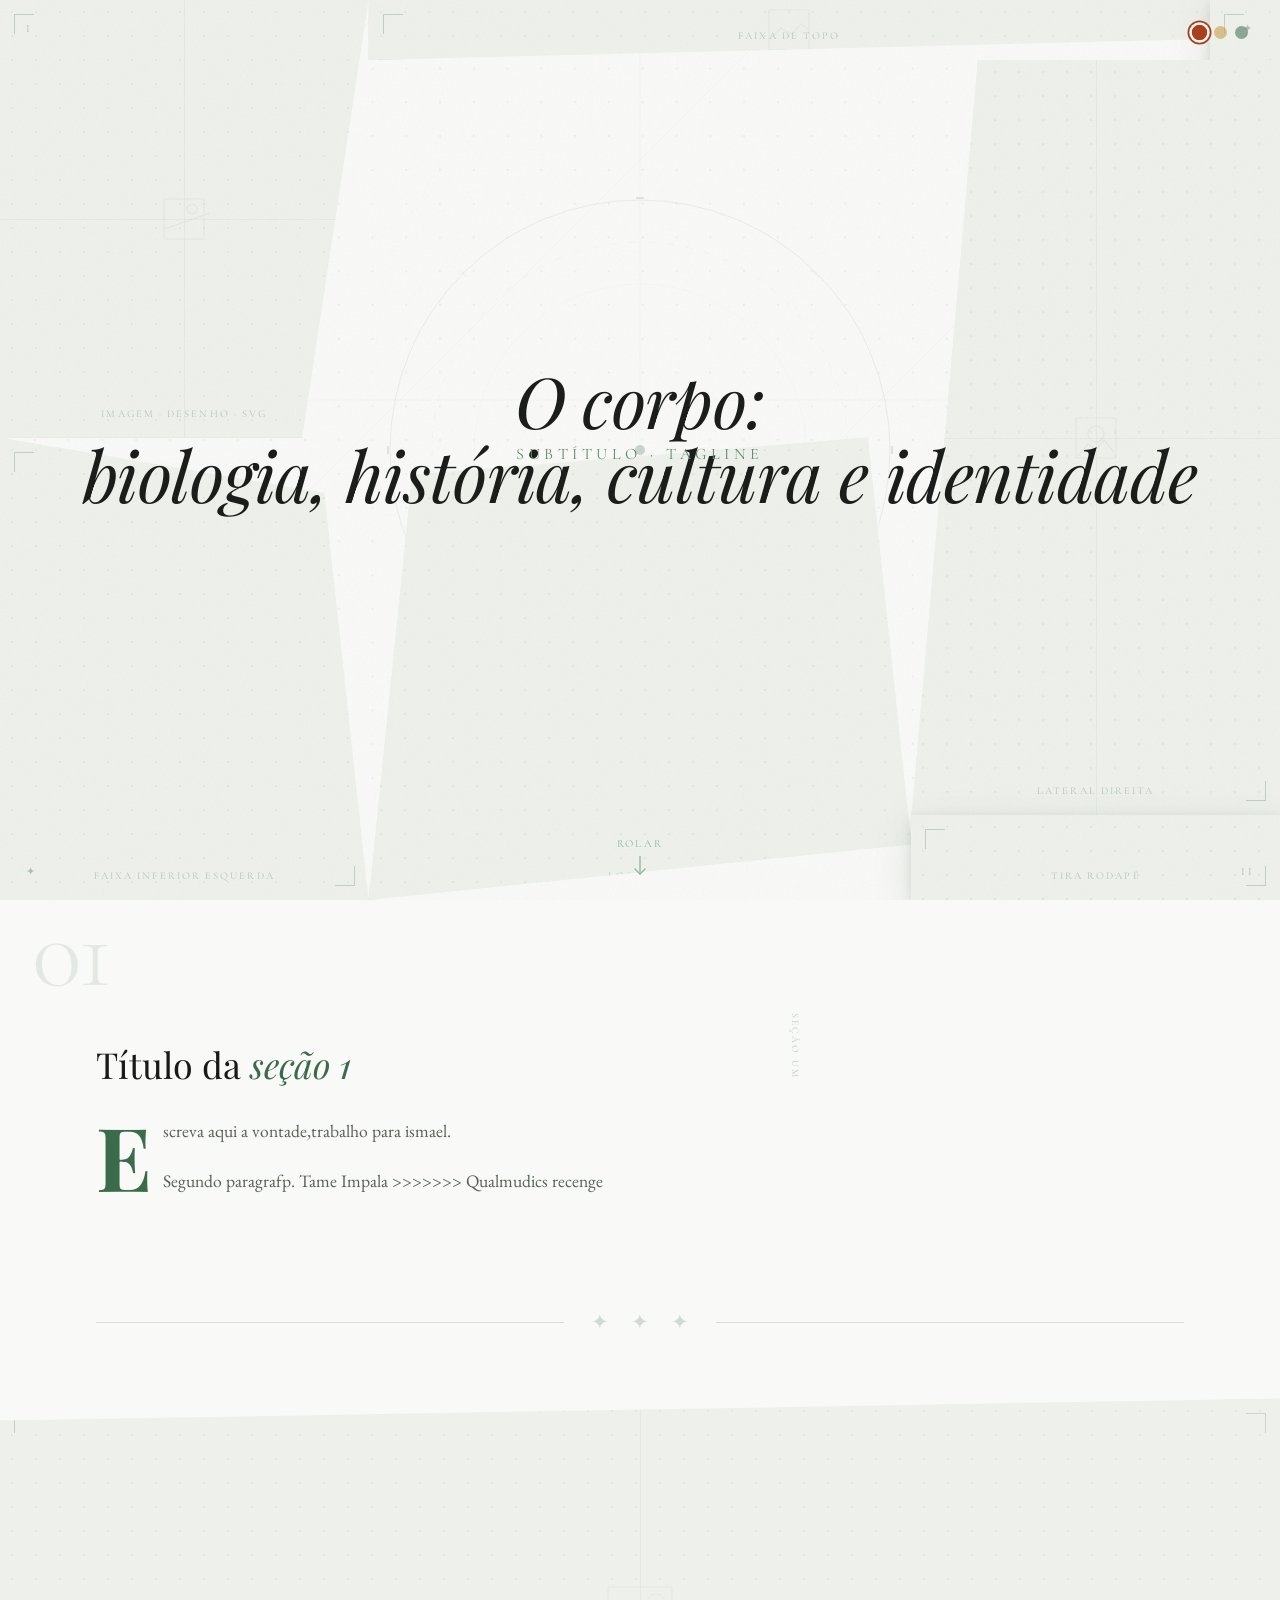
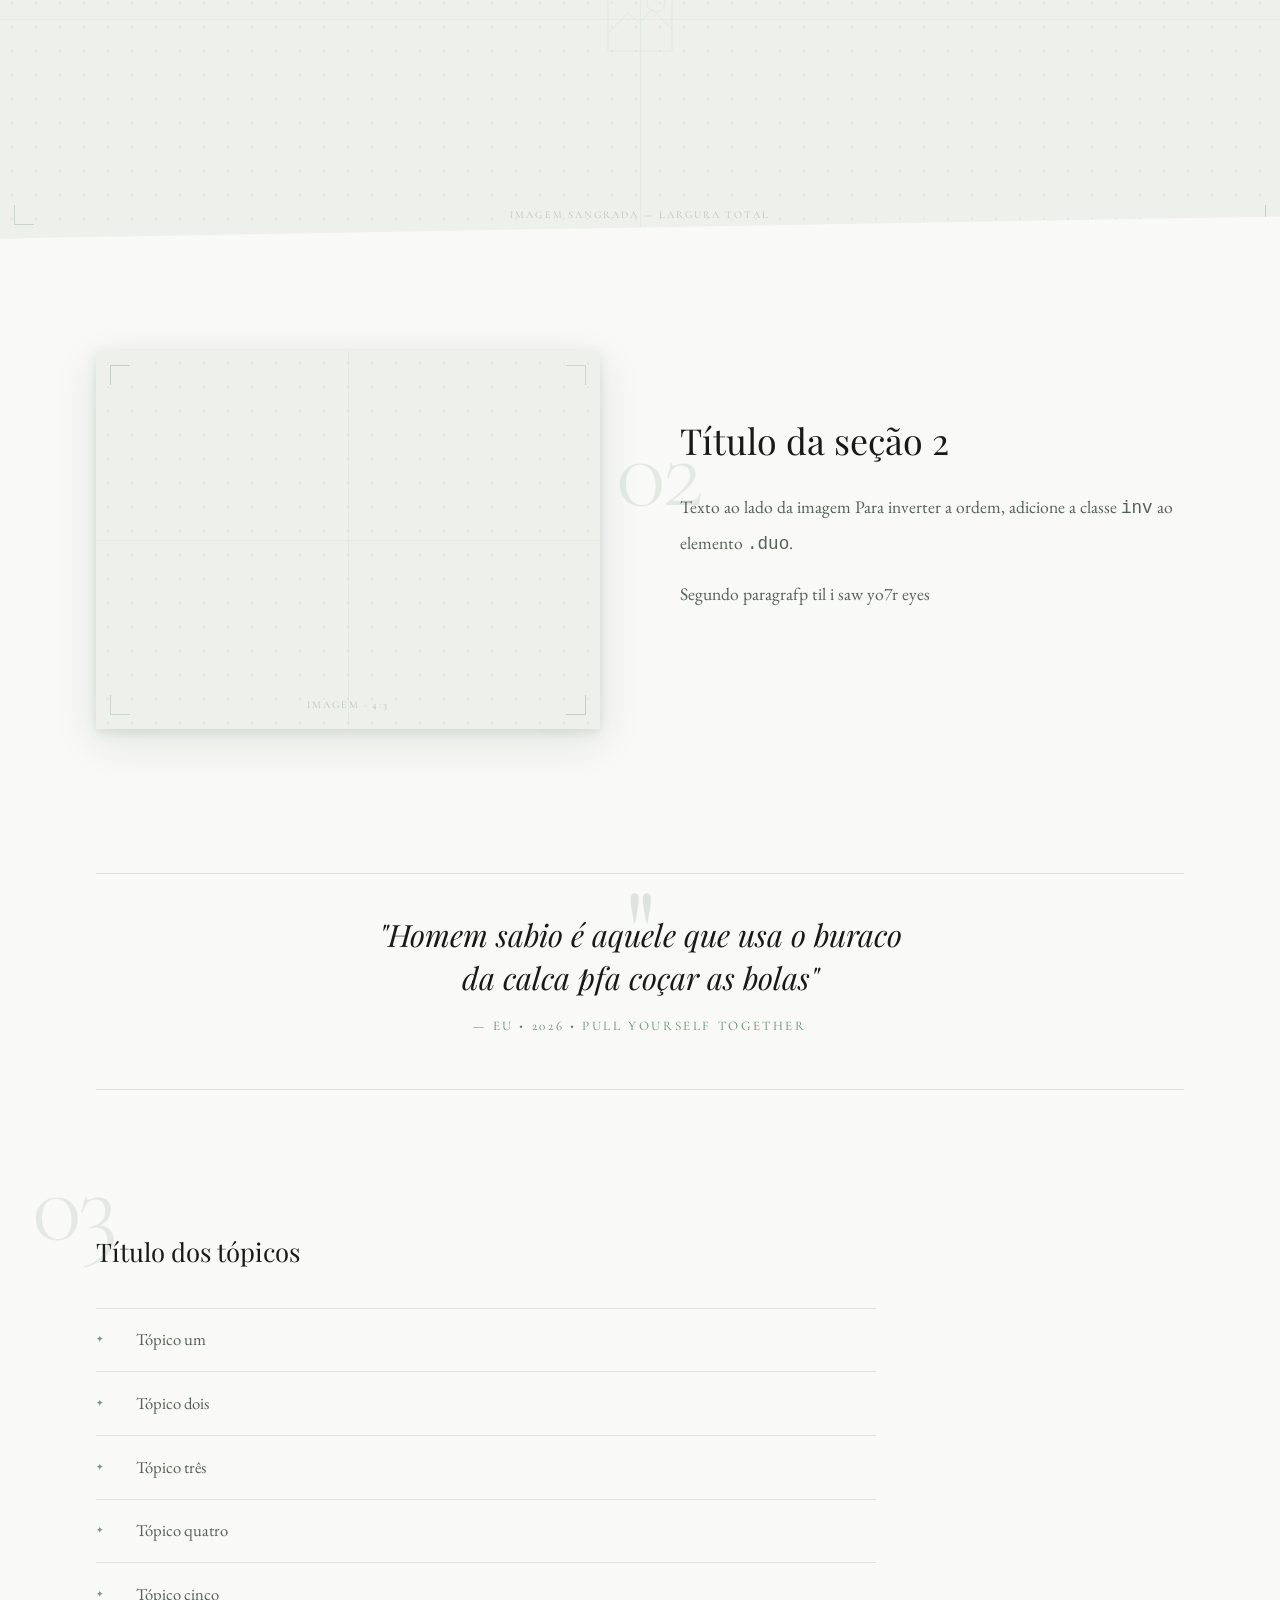
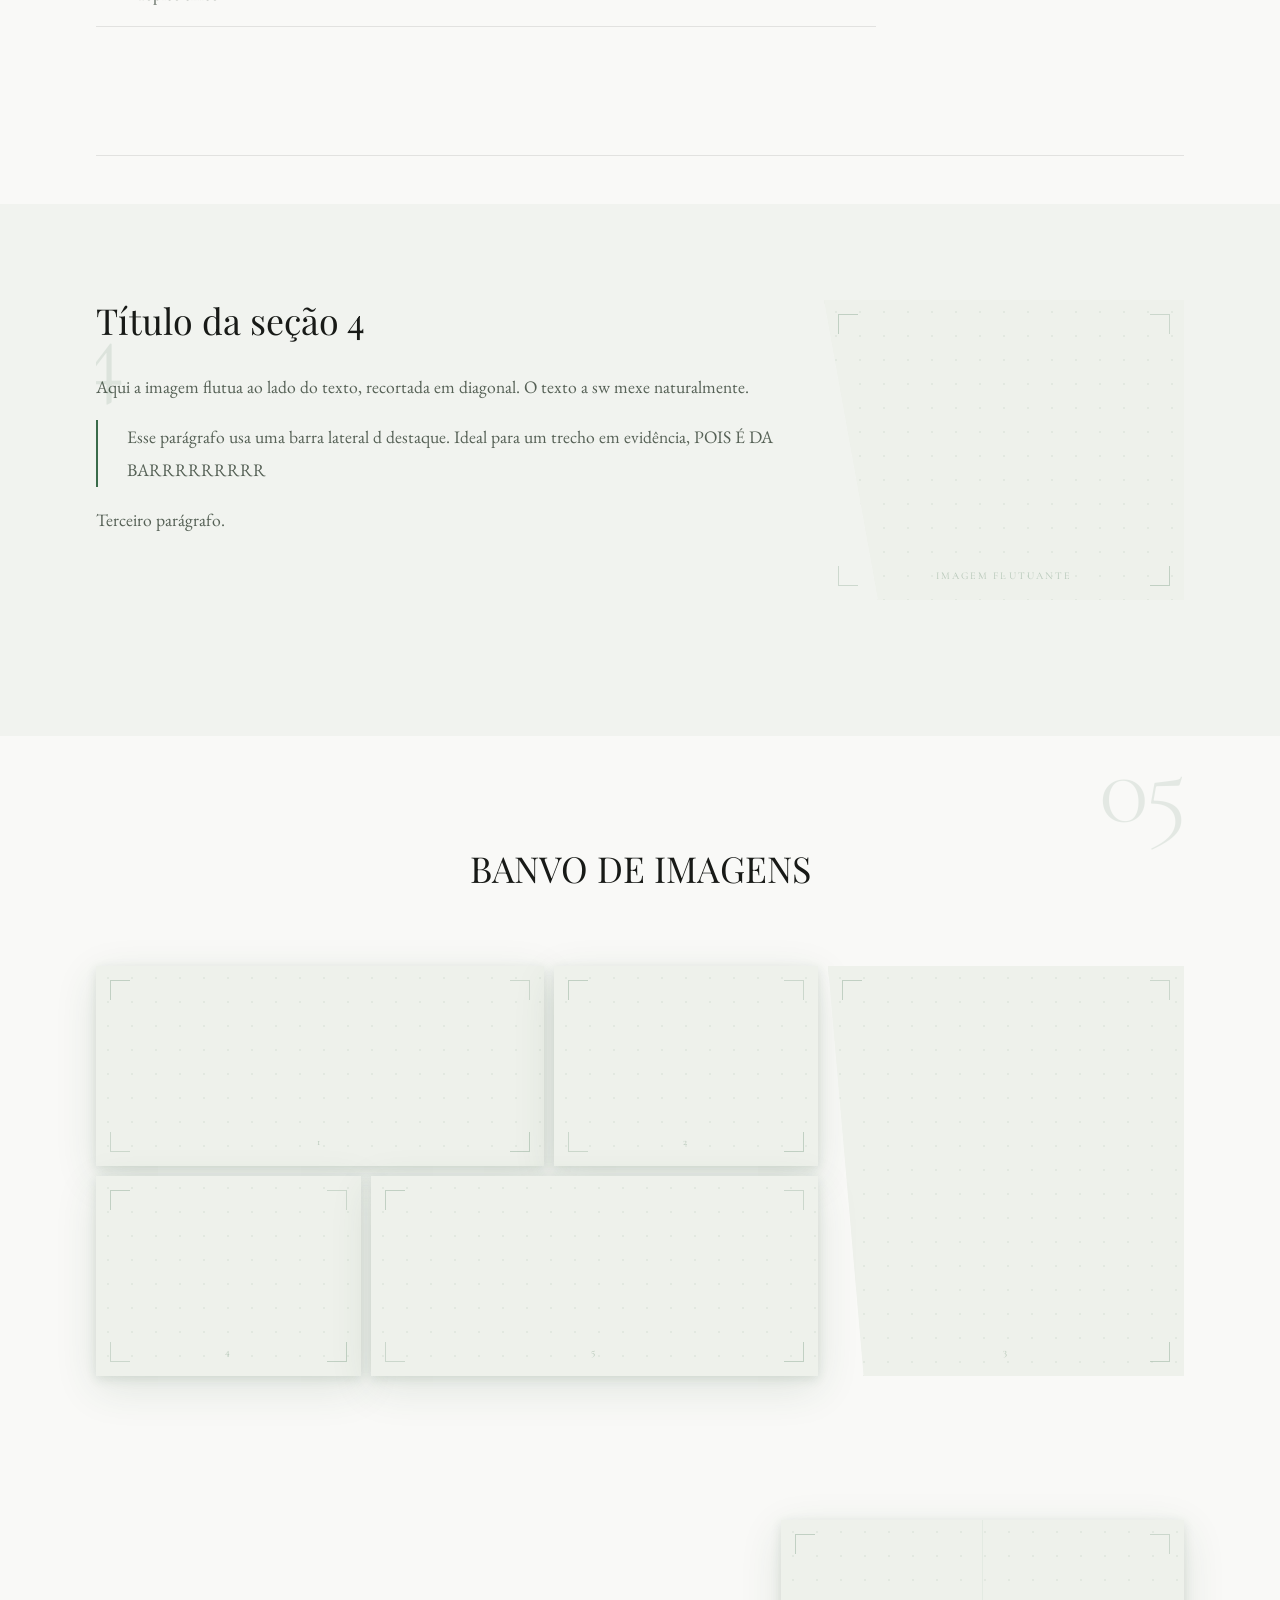
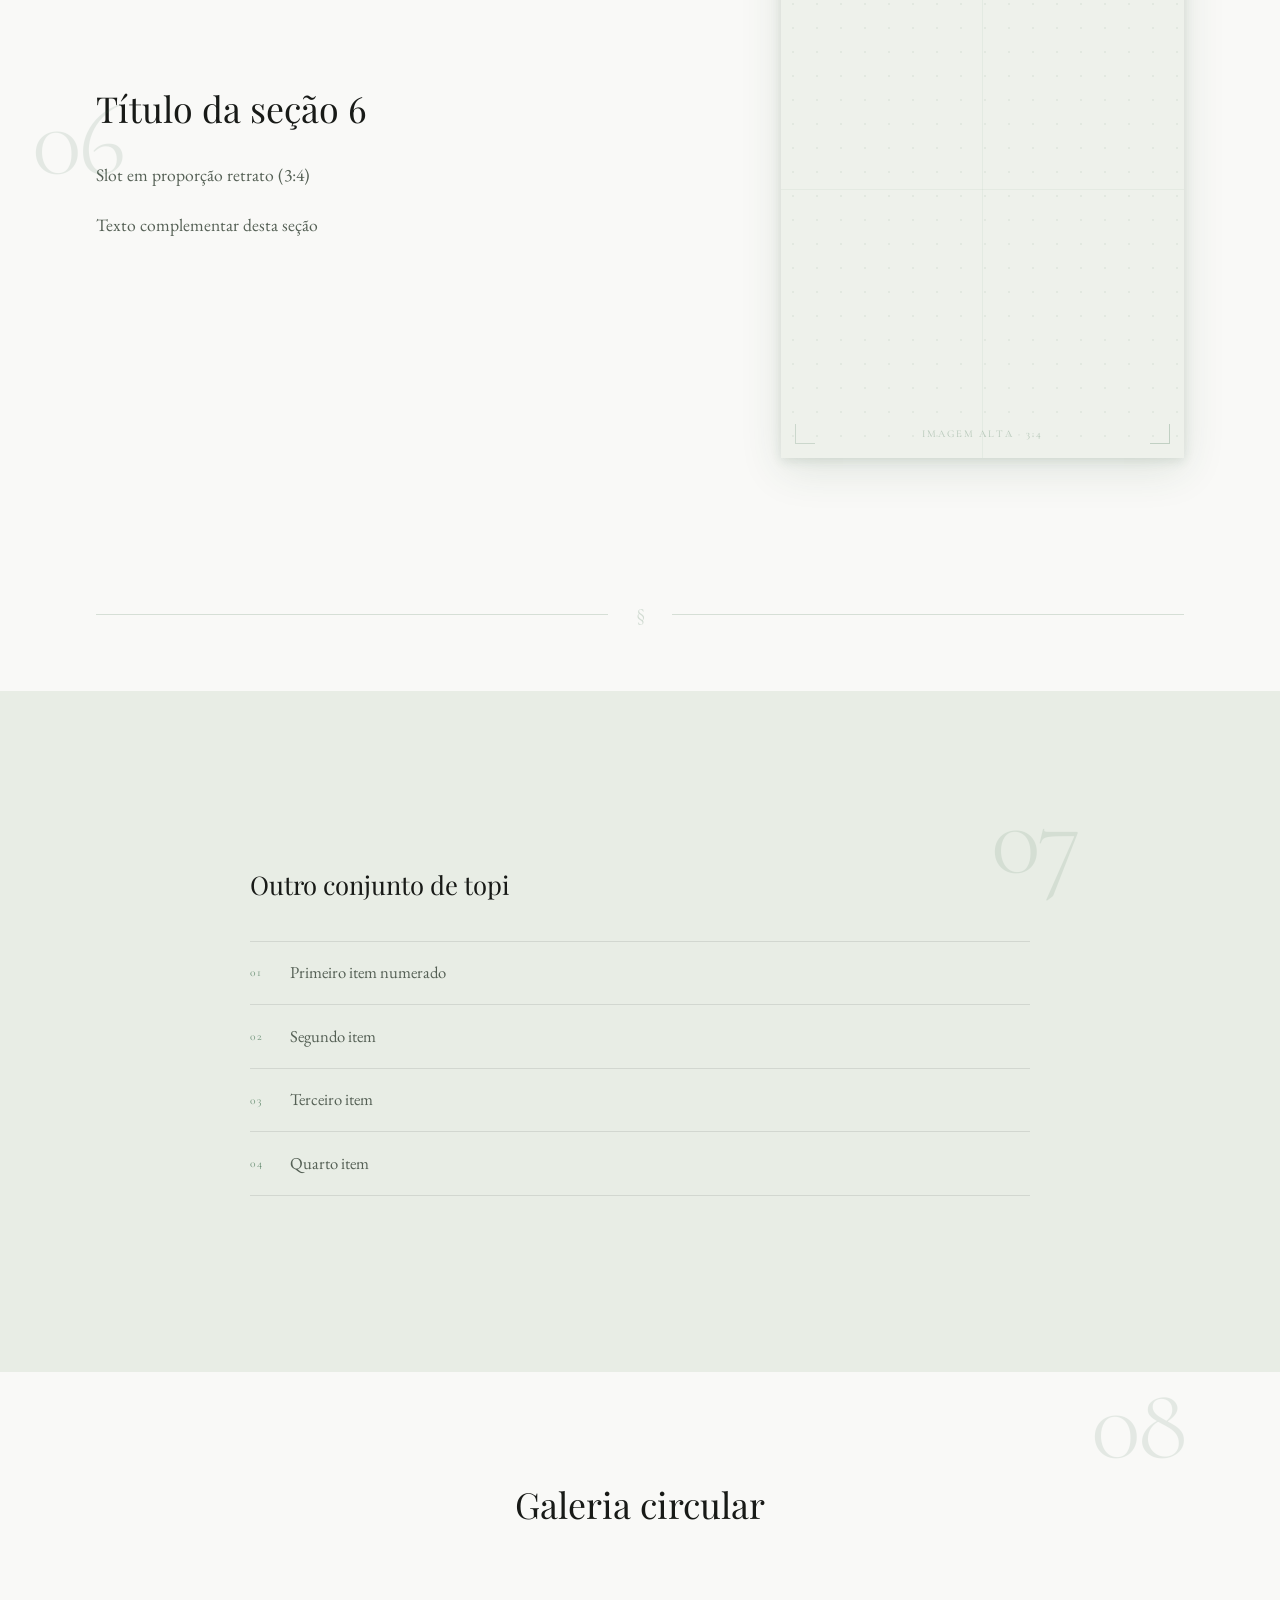
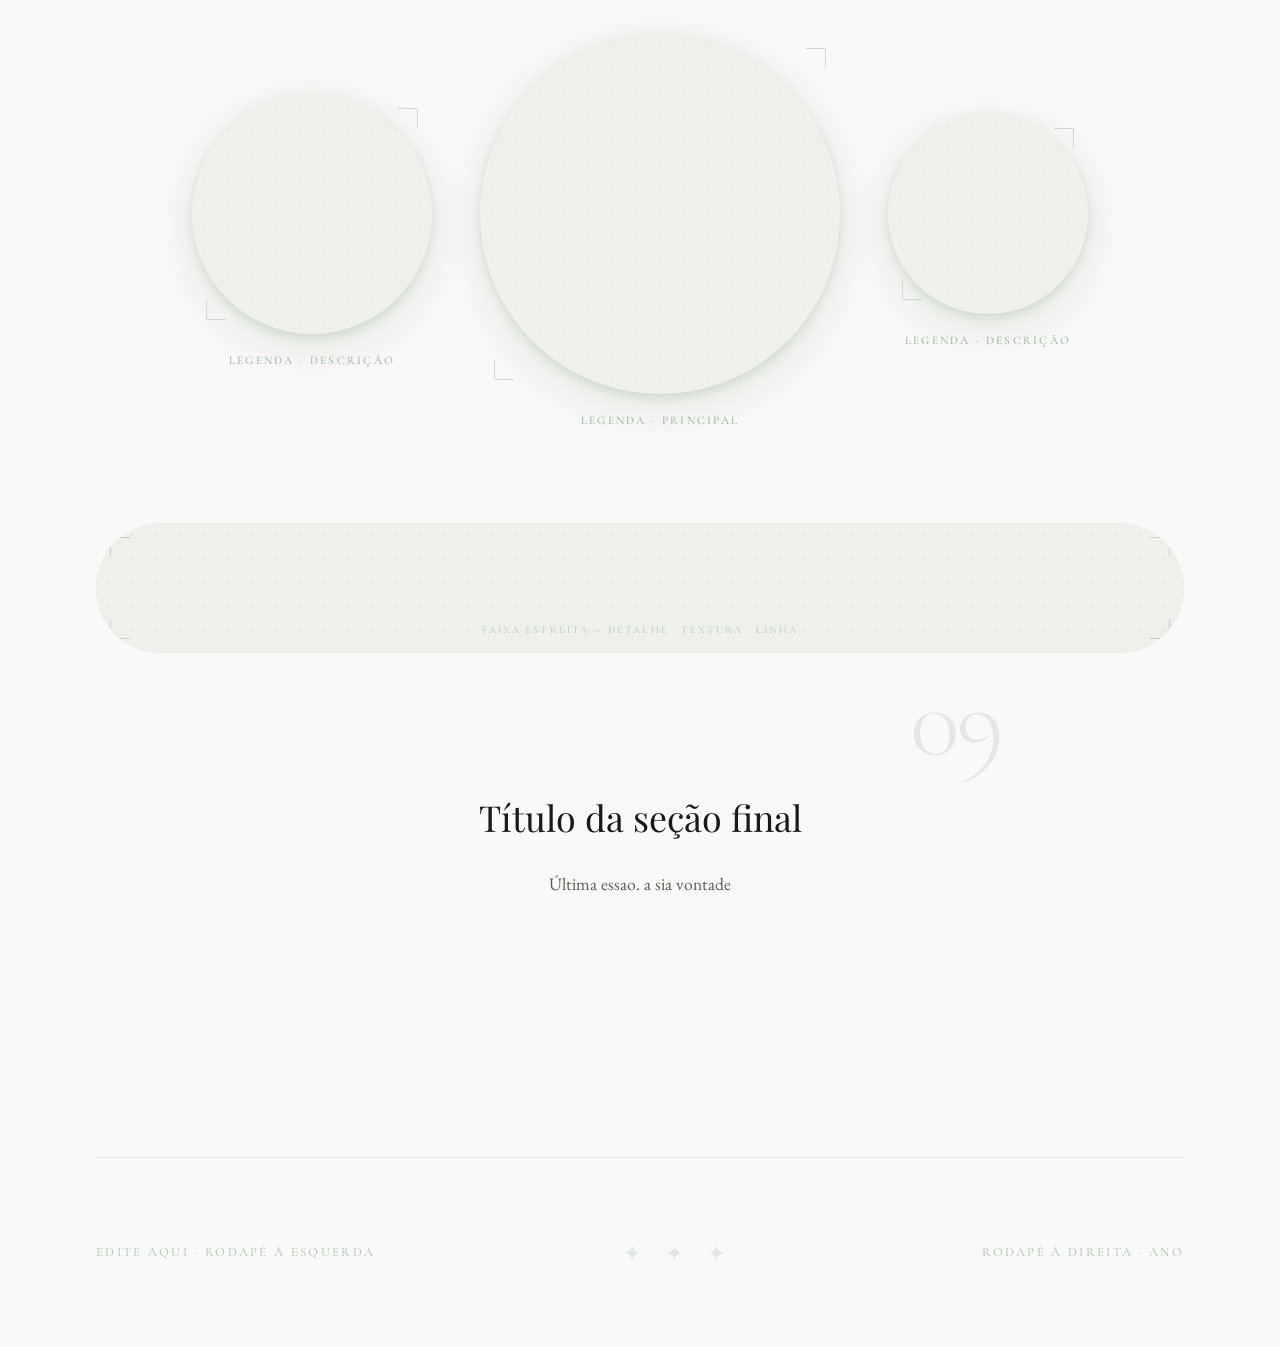
==== index.html @ 9bd1ec13 "update index.html" ====
<!DOCTYPE html>
<html lang="pt-BR" class="tema-c">
<head>
  <meta charset="UTF-8">
  <title>Corpo — Educação Física</title>
  <link href="https://fonts.googleapis.com/css2?family=Playfair+Display:ital,wght@0,400;0,700;0,900;1,400;1,700&family=EB+Garamond:ital,wght@0,400;0,500;1,400&family=Cormorant+Garamond:ital,wght@0,300;0,400;0,600;1,300;1,400&display=swap" rel="stylesheet">
  <style>

    /* ═══════════════════════════════════════════════════════════
       TEMAS 
         tema-a  →  Creme & Terracota   (padrão editorial)
         tema-b  →  Noite & Ouro        (dramático)
         tema-c  →  Branco & Folha      (fresco / contemporâneo)
    ═══════════════════════════════════════════════════════════ */

    html.tema-a {
      --bg:          #F6F0E4;
      --bg2:         #EDE6D3;
      --bg3:         #E3DAC5;
      --texto:       #1C1710;
      --texto-leve:  #5C4F3A;
      --acento:      #A83E1C;
      --acento2:     #8B6E4E;
      --slot-bg:     #EBE4D4;
      --slot-borda:  #C4AD8C;
      --slot-shadow: rgba(90,60,20,.18);
      --ornamento:   #C4AD8C;
      --linha:       rgba(28,23,16,.13);
    }

    html.tema-b {
      --bg:          #0E0C09;
      --bg2:         #161310;
      --bg3:         #1D1912;
      --texto:       #EDE6D3;
      --texto-leve:  #9C8E78;
      --acento:      #C9973A;
      --acento2:     #8B7355;
      --slot-bg:     #1A1712;
      --slot-borda:  #3D3220;
      --slot-shadow: rgba(200,150,50,.1);
      --ornamento:   #3D3220;
      --linha:       rgba(237,230,211,.1);
    }

    html.tema-c {
      --bg:          #F9F9F7;
      --bg2:         #F1F3EF;
      --bg3:         #E8EDE5;
      --texto:       #181A17;
      --texto-leve:  #556055;
      --acento:      #3A6B4A;
      --acento2:     #5C8A6A;
      --slot-bg:     #EEF1EB;
      --slot-borda:  #AABFAE;
      --slot-shadow: rgba(40,80,50,.12);
      --ornamento:   #AABFAE;
      --linha:       rgba(24,26,23,.1);
    }

    /* ─── RESET ─── */
    *, *::before, *::after { box-sizing: border-box; margin: 0; padding: 0; }

    html { font-size: 16px; scroll-behavior: smooth; }

    body {
      background: var(--bg);
      color: var(--texto);
      font-family: 'EB Garamond', Georgia, serif;
      min-width: 1100px;
      overflow-x: hidden;
      transition: background 0.5s ease, color 0.5s ease;
    }

    /* grão de papel (mds isso foi um LICO FAAAAAAZZZZZZEEEERRRRR) */
    body::after {
      content: '';
      position: fixed;
      inset: 0;
      pointer-events: none;
      z-index: 9999;
      opacity: .045;
      background-image: url("data:image/svg+xml,%3Csvg viewBox='0 0 512 512' xmlns='http://www.w3.org/2000/svg'%3E%3Cfilter id='n'%3E%3CfeTurbulence type='fractalNoise' baseFrequency='.75' numOctaves='4' stitchTiles='stitch'/%3E%3C/filter%3E%3Crect width='512' height='512' filter='url(%23n)'/%3E%3C/svg%3E");
    }

    /* seletor do tema */
    #temas {
      position: fixed;
      top: 1.6rem;
      right: 2rem;
      z-index: 1000;
      display: flex;
      gap: .5rem;
      align-items: center;
    }

    #temas button {
      width: 13px; height: 13px;
      border-radius: 50%;
      border: 1.5px solid transparent;
      cursor: pointer;
      transition: transform .2s, box-shadow .2s;
      opacity: .55;
    }

    #temas button:hover  { opacity: 1; transform: scale(1.3); }
    #temas button.ativo  { opacity: 1; transform: scale(1.2); box-shadow: 0 0 0 2px var(--bg), 0 0 0 3.5px currentColor; }
    #temas .ta { background: #A83E1C; color: #A83E1C; }
    #temas .tb { background: #C9973A; color: #C9973A; }
    #temas .tc { background: #3A6B4A; color: #3A6B4A; }

    /* ═══════════════════════════════════════════════════════════
       SLOTS
    ═══════════════════════════════════════════════════════════ */
    .slot {
      background: var(--slot-bg);
      position: relative;
      overflow: hidden;
      display: flex;
      align-items: center;
      justify-content: center;
      flex-direction: column;
      gap: .5rem;
      box-shadow: 0 3px 10px var(--slot-shadow), 0 12px 40px var(--slot-shadow);
      transition: transform .35s ease, box-shadow .35s ease;
    }

    .slot:hover {
      transform: translateY(-4px);
      box-shadow: 0 6px 20px var(--slot-shadow), 0 24px 60px var(--slot-shadow);
    }

    /* ornamentos de canto  dois via pseud dois via .slot-wrap */
    .slot::before { content:''; position:absolute; top:14px;    left:14px;    width:20px; height:20px; border:1.5px solid var(--slot-borda); border-right:none; border-bottom:none; opacity:.65; transition:opacity .3s; pointer-events:none; }
    .slot::after  { content:''; position:absolute; bottom:14px; right:14px;   width:20px; height:20px; border:1.5px solid var(--slot-borda); border-left:none;  border-top:none;    opacity:.65; transition:opacity .3s; pointer-events:none; }
    .slot:hover::before, .slot:hover::after { opacity:1; }

    .slot-wrap { position: relative; }
    .slot-wrap::before { content:''; position:absolute; top:14px;    right:14px;  width:20px; height:20px; border:1.5px solid var(--slot-borda); border-left:none;  border-bottom:none; opacity:.5; z-index:2; pointer-events:none; }
    .slot-wrap::after  { content:''; position:absolute; bottom:14px; left:14px;   width:20px; height:20px; border:1.5px solid var(--slot-borda); border-right:none; border-top:none;    opacity:.5; z-index:2; pointer-events:none; }

    /* padrão pontilhado interno */
    .sp {
      position: absolute; inset: 0;
      background-image: radial-gradient(circle, var(--slot-borda) 1px, transparent 1px);
      background-size: 24px 24px;
      opacity: .18;
      pointer-events: none;
    }

    /* cruzes de composição */
    .sc {
      position: absolute; inset: 0;
      pointer-events: none;
    }
    .sc::before { content:''; position:absolute; top:50%; left:0; right:0; height:1px; background:var(--slot-borda); opacity:.15; }
    .sc::after  { content:''; position:absolute; left:50%; top:0; bottom:0; width:1px;  background:var(--slot-borda); opacity:.15; }

    /* ícone de placeholder */
    .si {
      pointer-events: none;
      opacity: .16;
    }

    /* label */
    .sl {
      position: absolute;
      bottom: 1.1rem; left: 50%;
      transform: translateX(-50%);
      font-family: 'Cormorant Garamond', serif;
      font-size: .65rem;
      letter-spacing: .2em;
      text-transform: uppercase;
      color: var(--slot-borda);
      white-space: nowrap;
      pointer-events: none;
      opacity: .85;
    }

    /* variantes de forma */
    .slot.circular { border-radius: 50%; }
    .slot.pill     { border-radius: 999px; }

    /* ═══════════════════════════════════════════════════════════
       HERO
    ═══════════════════════════════════════════════════════════ */
    #hero {
      width: 100%; min-height: 100vh;
      position: relative;
      display: grid;
      grid-template-columns: 70px 1.1fr 2fr 1.1fr 70px;
      grid-template-rows:    60px 1fr auto 1fr 85px;
      overflow: hidden;
      background: var(--bg);
      transition: background .5s;
    }

    /* deco de fundo */
    #hdeco {
      position: absolute; inset: 0;
      pointer-events: none; z-index: 0;
    }

    /* anel ornamental */
    #hring {
      position: absolute; top: 50%; left: 50%;
      transform: translate(-50%,-50%);
      pointer-events: none; z-index: 1;
      transition: opacity .5s;
    }

    /* marcas de canto */
    .hanno {
      position: absolute;
      font-family: 'Cormorant Garamond', serif;
      font-size: .7rem;
      letter-spacing: .22em;
      text-transform: uppercase;
      color: var(--acento2);
      opacity: .45;
      pointer-events: none;
      z-index: 20;
    }
    .hanno.tl { top:1.4rem;    left:1.6rem;  }
    .hanno.tr { top:1.4rem;    right:1.6rem; }
    .hanno.bl { bottom:1.4rem; left:1.6rem;  }
    .hanno.br { bottom:1.4rem; right:1.6rem; }

    /* TÍTULO PRINCIPAL */
    #titulo-principal {
      grid-column: 3/4; grid-row: 3/4;
      z-index: 10;
      align-self: center; justify-self: center;
      text-align: center;
      padding: 2.5rem 3rem;

      /* NAO POSSO ESQUECER DISSO*/
      font-family: 'Playfair Display', serif;
      font-size: clamp(3rem, 5.5vw, 6.5rem);
      font-weight: 400;
      font-style: italic;
      line-height: 1.05;
      letter-spacing: -.01em;
      color: var(--texto);
      
      white-space: nowrap;
      position: absolute;
    }

    #subtitulo {
      grid-column: 3/4; grid-row: 4/5;
      z-index: 10;
      align-self: start; justify-self: center;
      margin-top: .4rem;
      font-family: 'Cormorant Garamond', serif;
      font-size: 1rem;
      letter-spacing: .28em;
      text-transform: uppercase;
      color: var(--acento2);
      text-align: center;
    }

    #scroll-hint {
      grid-column: 3/4; grid-row: 5/6;
      z-index: 10;
      align-self: center; justify-self: center;
      display: flex; flex-direction: column; align-items: center; gap: .35rem;
      font-family: 'Cormorant Garamond', serif;
      font-size: .68rem; letter-spacing: .2em; text-transform: uppercase;
      color: var(--acento2); opacity: .6;
      animation: bob 2.5s ease-in-out infinite;
    }
    @keyframes bob { 0%,100%{transform:translateY(0)} 50%{transform:translateY(6px)} }

    /* slots do hero */
    #hero .slot { z-index: 5; }
    .ha { grid-column:1/3; grid-row:1/4; clip-path:polygon(0 0,100% 0,82% 100%,0 100%); }
    .hb { grid-column:3/5; grid-row:1/2; clip-path:polygon(0 0,100% 0,100% 65%,0 100%); }
    .hc { grid-column:5/6; grid-row:1/3; }
    .hd { grid-column:4/6; grid-row:2/5; clip-path:polygon(18% 0,100% 0,100% 100%,0 100%); }
    .he { grid-column:1/3; grid-row:4/6; clip-path:polygon(0 0,88% 12%,100% 100%,0 100%); }
    .hf { grid-column:3/4; grid-row:4/6; clip-path:polygon(8% 8%,92% 0%,100% 88%,0 100%); }
    .hg { grid-column:4/6; grid-row:5/6; }

    /* ═══════════════════════════════════════════════════════════
       CONTEÚDO
    ═══════════════════════════════════════════════════════════ */
    #conteudo {
      max-width: 1280px;
      margin: 0 auto;
      padding: 0 6rem;
    }

    /* número de seção */
    .sn {
      position: absolute;
      left: -4rem; top: 0;
      font-family: 'Cormorant Garamond', serif;
      font-size: 6.5rem; font-weight: 300;
      line-height: 1;
      color: var(--acento);
      opacity: .11;
      pointer-events: none;
      user-select: none;
      letter-spacing: -.04em;
    }

    /* nota de margem */
    .nm {
      position: absolute;
      right: -4.5rem; top: 50%;
      transform: rotate(90deg) translateX(-50%);
      transform-origin: center;
      font-family: 'Cormorant Garamond', serif;
      font-size: .62rem; letter-spacing: .22em; text-transform: uppercase;
      color: var(--acento2); opacity: .38;
      white-space: nowrap; pointer-events: none;
    }

    /* ── Bloco de texto ── */
    .bt {
      position: relative;
      padding: 7rem 0 2rem;
      max-width: 660px;
    }
    .bt.dir    { margin-left: auto; text-align: right; }
    .bt.cen    { margin: 0 auto; text-align: center; max-width: 720px; }
    .bt.larg   { max-width: 880px; }

    .bt h2 {
      font-family: 'Playfair Display', serif;
      font-size: clamp(2rem, 2.8vw, 3.2rem);
      font-weight: 400; line-height: 1.15;
      margin-bottom: 1.8rem;
      color: var(--texto);
    }
    .bt h2 em { font-style: italic; color: var(--acento); }

    .bt p {
      font-family: 'EB Garamond', serif;
      font-size: clamp(1.1rem, 1.35vw, 1.25rem);
      line-height: 1.92;
      color: var(--texto-leve);
      margin-bottom: 1rem;
    }

    /* drop cap */
    .dc::first-letter {
      float: left;
      font-family: 'Playfair Display', serif;
      font-size: 5.5rem; font-weight: 700;
      line-height: .74;
      padding-right: .12em; padding-top: .1em;
      color: var(--acento);
    }

    /* barra lateral de acento */
    .bar {
      border-left: 2px solid var(--acento);
      padding-left: 1.8rem;
    }

    /* ── Pull quote ── */
    .pq {
      position: relative;
      padding: 3.5rem 5rem;
      margin: 4rem 0;
      text-align: center;
    }
    .pq::before { content:''; position:absolute; top:0; left:0; right:0; height:1px; background:var(--ornamento); opacity:.4; }
    .pq::after  { content:''; position:absolute; bottom:0; left:0; right:0; height:1px; background:var(--ornamento); opacity:.4; }

    .pq blockquote {
      font-family: 'Playfair Display', serif;
      font-size: clamp(1.5rem, 2.4vw, 2.4rem);
      font-style: italic; font-weight: 400;
      line-height: 1.4; color: var(--texto);
    }
    .pq cite {
      display: block; margin-top: 1.2rem;
      font-family: 'Cormorant Garamond', serif;
      font-size: .82rem; letter-spacing: .2em; text-transform: uppercase;
      color: var(--acento2); font-style: normal;
    }
    .pq-q {
      font-family: 'Playfair Display', serif;
      font-size: 7rem; line-height: 0;
      color: var(--acento); opacity: .14;
      display: block; margin-bottom: -1rem;
    }

    /* ── Divisores ornamentais ── */
    .od {
      display: flex; align-items: center; gap: 1.2rem;
      margin: 4rem 0;
      color: var(--ornamento);
    }
    .od::before, .od::after { content:''; flex:1; height:1px; background:var(--ornamento); opacity:.45; }
    .od .g { font-family:'Cormorant Garamond',serif; font-size:1.3rem; opacity:.5; letter-spacing:.4em; padding-left:.4em; }

    .lo { width:100%; height:1px; background:var(--linha); margin:3rem 0; }

    /* ── Bloco de tópicos ── */
    .btop {
      position: relative;
      padding: 5rem 0;
      max-width: 780px;
    }
    .btop.cen { margin: 0 auto; }
    .btop.dir { margin-left: auto; }

    .btop h3 {
      font-family: 'Playfair Display', serif;
      font-size: clamp(1.4rem, 2vw, 2rem);
      font-weight: 400; margin-bottom: 2.5rem;
      color: var(--texto);
    }

    .btop ul, .btop ol {
      list-style: none; padding: 0;
      display: flex; flex-direction: column; gap: 0;
      counter-reset: item;
    }

    .btop li {
      display: grid;
      grid-template-columns: 2.5rem 1fr;
      align-items: baseline;
      padding: 1.1rem 0;
      border-bottom: 1px solid var(--linha);
      font-family: 'EB Garamond', serif;
      font-size: clamp(1rem, 1.3vw, 1.2rem);
      line-height: 1.65; color: var(--texto-leve);
    }
    .btop li:first-child { border-top: 1px solid var(--linha); }

    .btop ol li::before {
      counter-increment: item;
      content: counter(item, decimal-leading-zero);
      font-family: 'Cormorant Garamond', serif;
      font-size: .72rem; letter-spacing: .1em;
      color: var(--acento); opacity: .7;
      align-self: center;
    }
    .btop ul li::before { content:'✦'; font-size:.58rem; color:var(--acento); opacity:.7; align-self:center; }

    /* ── Duo ── */
    .duo {
      display: grid;
      grid-template-columns: 1fr 1fr;
      gap: 5rem;
      align-items: center;
      padding: 5rem 0;
    }
    .duo.inv    { direction: rtl; }
    .duo.inv >* { direction: ltr; }
    .duo.larg   { grid-template-columns: 3fr 2fr; }
    .duo.alto   { grid-template-columns: 2fr 3fr; }

    .duo .slot-wrap { width: 100%; }
    .duo .slot        { width: 100%; aspect-ratio: 4/3; }
    .duo .slot.h      { aspect-ratio: 3/4; }
    .duo .slot.pano   { aspect-ratio: 16/9; }
    .duo .slot.sq     { aspect-ratio: 1/1; }

    /* ── Mosaico ── */
    .mosaico {
      display: grid;
      grid-template-columns: repeat(12, 1fr);
      grid-template-rows: 200px 200px;
      gap: 10px;
      padding: 3rem 0;
    }
    .m1 { grid-column:1/6;  grid-row:1/2; }
    .m2 { grid-column:6/9;  grid-row:1/2; }
    .m3 { grid-column:9/13; grid-row:1/3; clip-path:polygon(0 0,100% 0,100% 100%,10% 100%); }
    .m4 { grid-column:1/4;  grid-row:2/3; }
    .m5 { grid-column:4/9;  grid-row:2/3; }
    .mosaico .slot, .mosaico .slot-wrap { height: 100%; }

    /* ── Sangrado ── */
    .sang { width:calc(100% + 12rem); margin-left:-6rem; margin:2rem -6rem; }
    .sang .slot { width:100%; height:440px; }
    .sang.diag .slot { clip-path:polygon(0 5%,100% 0,100% 95%,0 100%); }

    /* ── Flutuante ── */
    .flutuante {
      float: right; width: 360px;
      margin: 0 0 2.5rem 3.5rem;
      shape-outside: polygon(0 0,100% 0,100% 100%,15% 100%);
    }
    .flutuante .slot { width:100%; height:300px; clip-path:polygon(0 0,100% 0,100% 100%,15% 100%); }
    .flutuante.esq { float:left; margin:0 3.5rem 2.5rem 0; shape-outside:polygon(0 0,100% 0,85% 100%,0 100%); }
    .flutuante.esq .slot { clip-path:polygon(0 0,100% 0,85% 100%,0 100%); }

    /* ── Trio circular ── */
    .trio {
      display: flex; align-items: center;
      justify-content: center; gap: 3rem;
      padding: 5rem 0;
    }
    .trio .item { display:flex; flex-direction:column; align-items:center; gap:1.2rem; }
    .trio .il {
      font-family:'Cormorant Garamond',serif; font-size:.72rem;
      letter-spacing:.2em; text-transform:uppercase;
      color:var(--acento2); text-align:center; opacity:.7;
    }

    /* ── Pill ── */
    .pill-wrap { padding:1rem 0; }
    .pill-wrap .slot.pill { width:100%; height:130px; }

    /* ── Fundo alternado ── */
    .bgalt  { background:var(--bg2); margin:0 -6rem; padding:6rem 6rem; transition:background .5s; }
    .bgalt2 { background:var(--bg3); margin:0 -6rem; padding:6rem 6rem; transition:background .5s; }

    /* ═══════════════════════════════════════════════════════════
       RODAPÉ
    ═══════════════════════════════════════════════════════════ */
    footer {
      position: relative;
      padding: 5rem 6rem;
      margin-top: 6rem;
      display: flex;
      align-items: center;
      justify-content: space-between;
    }
    footer::before {
      content:''; position:absolute; top:0; left:6rem; right:6rem;
      height:1px; background:var(--ornamento); opacity:.35;
    }
    footer p {
      font-family:'Cormorant Garamond',serif; font-size:.8rem;
      letter-spacing:.18em; text-transform:uppercase;
      color:var(--acento2); opacity:.5;
    }
    .fo { font-family:'Playfair Display',serif; font-size:1.4rem; color:var(--ornamento); opacity:.3; letter-spacing:.4em; }

  </style>
</head>
<body>

  <!-- seletor de tema -->
  <div id="temas" title="Trocar tema de cores">
    <button class="ta ativo" onclick="setTema('a')"></button>
    <button class="tb"       onclick="setTema('b')"></button>
    <button class="tc"       onclick="setTema('c')"></button>
  </div>


  <!-- ══════════════════════════════════════════
       HERO
  ══════════════════════════════════════════ -->
  <section id="hero">

    <!-- grade decorativa de fundo -->
    <svg id="hdeco" viewBox="0 0 1440 900" preserveAspectRatio="xMidYMid slice" xmlns="http://www.w3.org/2000/svg">
      <defs>
        <pattern id="dots" x="0" y="0" width="38" height="38" patternUnits="userSpaceOnUse">
          <circle cx="1" cy="1" r="1" fill="var(--ornamento)" opacity=".28"/>
        </pattern>
      </defs>
      <rect width="1440" height="900" fill="url(#dots)"/>
      <!-- diagonais sutis -->
      <line x1="440"  y1="0"   x2="0"    y2="440"  stroke="var(--ornamento)" stroke-width=".8" opacity=".18"/>
      <line x1="900"  y1="0"   x2="0"    y2="900"  stroke="var(--ornamento)" stroke-width=".6" opacity=".1"/>
      <line x1="1440" y1="180" x2="1060" y2="900"  stroke="var(--ornamento)" stroke-width=".8" opacity=".18"/>
      <line x1="1440" y1="0"   x2="540"  y2="900"  stroke="var(--ornamento)" stroke-width=".6" opacity=".1"/>
      <!-- cruzetas centrais -->
      <line x1="0" y1="450" x2="1440" y2="450" stroke="var(--ornamento)" stroke-width=".5" opacity=".12"/>
      <line x1="720" y1="0" x2="720"  y2="900" stroke="var(--ornamento)" stroke-width=".5" opacity=".12"/>
    </svg>

    <!-- anel ornamental -->
    <svg id="hring" width="540" height="540" viewBox="0 0 540 540" fill="none" xmlns="http://www.w3.org/2000/svg">
      <circle cx="270" cy="270" r="250" stroke="var(--acento)"    stroke-width=".9" opacity=".1"/>
      <circle cx="270" cy="270" r="208" stroke="var(--ornamento)" stroke-width=".6" opacity=".14" stroke-dasharray="7 12"/>
      <circle cx="270" cy="270" r="166" stroke="var(--ornamento)" stroke-width=".5" opacity=".09"/>
      <circle cx="270" cy="270" r="5"   fill="var(--acento)"      opacity=".25"/>
      <!-- marcas cardeais -->
      <line x1="266" y1="18"  x2="274" y2="18"  stroke="var(--acento)" stroke-width="1.2" opacity=".22"/>
      <line x1="266" y1="522" x2="274" y2="522" stroke="var(--acento)" stroke-width="1.2" opacity=".22"/>
      <line x1="18"  y1="266" x2="18"  y2="274" stroke="var(--acento)" stroke-width="1.2" opacity=".22"/>
      <line x1="522" y1="266" x2="522" y2="274" stroke="var(--acento)" stroke-width="1.2" opacity=".22"/>
      <!-- marcas diagonais -->
      <line x1="91"  y1="91"  x2="97"  y2="97"  stroke="var(--ornamento)" stroke-width="1" opacity=".18"/>
      <line x1="443" y1="91"  x2="449" y2="97"  stroke="var(--ornamento)" stroke-width="1" opacity=".18"/>
      <line x1="91"  y1="443" x2="97"  y2="449" stroke="var(--ornamento)" stroke-width="1" opacity=".18"/>
      <line x1="443" y1="443" x2="449" y2="449" stroke="var(--ornamento)" stroke-width="1" opacity=".18"/>
    </svg>

    <!-- rótulos de canto -->
    <span class="hanno tl">I</span>
    <span class="hanno tr">✦</span>
    <span class="hanno bl">✦</span>
    <span class="hanno br">II</span>

    <!-- ── SLOTS DO HERO ── -->

    <div class="slot ha">
      <div class="sp"></div><div class="sc"></div>
      <svg class="si" width="52" height="52" viewBox="0 0 52 52" fill="none" stroke="var(--slot-borda)" stroke-width="1.2" xmlns="http://www.w3.org/2000/svg">
        <rect x="6" y="6" width="40" height="40" rx="1"/><line x1="6" y1="36" x2="52" y2="20"/>
        <circle cx="34" cy="16" r="5"/>
      </svg>
      <span class="sl">imagem · desenho · SVG</span>
    </div>

    <div class="slot hb">
      <div class="sp"></div>
      <svg class="si" width="52" height="52" viewBox="0 0 52 52" fill="none" stroke="var(--slot-borda)" stroke-width="1.2" xmlns="http://www.w3.org/2000/svg">
        <rect x="6" y="6" width="40" height="40" rx="1"/>
        <path d="M6 36 L18 24 L28 30 L38 20 L46 26"/>
      </svg>
      <span class="sl">faixa de topo</span>
    </div>

    <div class="slot hc">
      <div class="sp"></div>
      <span class="sl">canto</span>
    </div>

    <!-- ── TÍTULO PRINCIPAL ── edite aqui ── -->
    <p id="titulo-principal">
      O corpo: <br>
      biologia, história, cultura e identidade
    </p>

    <!-- subtítulo / tagline — edite ou delete -->
    <p id="subtitulo">subtítulo · tagline</p>

    <div class="slot hd">
      <div class="sp"></div><div class="sc"></div>
      <svg class="si" width="52" height="52" viewBox="0 0 52 52" fill="none" stroke="var(--slot-borda)" stroke-width="1.2" xmlns="http://www.w3.org/2000/svg">
        <rect x="6" y="6" width="40" height="40" rx="1"/>
        <circle cx="26" cy="22" r="8"/>
        <path d="M8 44 L18 32 L26 38 L34 28 L44 40"/>
      </svg>
      <span class="sl">lateral direita</span>
    </div>

    <div class="slot he">
      <div class="sp"></div>
      <span class="sl">faixa inferior esquerda</span>
    </div>

    <div class="slot hf">
      <div class="sp"></div>
      <span class="sl">losango</span>
    </div>

    <div class="slot hg">
      <div class="sp"></div>
      <span class="sl">tira rodapé</span>
    </div>

    <!-- indicador de scroll -->
    <div id="scroll-hint">
      <span>rolar</span>
      <svg width="14" height="22" viewBox="0 0 14 22" fill="none" stroke="currentColor" stroke-width="1.3" stroke-linecap="round" xmlns="http://www.w3.org/2000/svg">
        <line x1="7" y1="0" x2="7" y2="18"/><polyline points="2,13 7,18 12,13"/>
      </svg>
    </div>

  </section>


  <!-- ══════════════════════════════════════════
       CONTEÚDO
       Reordene, duplique e delete seções livremente.
  ══════════════════════════════════════════ -->
  <main id="conteudo">


    <!-- TEXTO 1 -->
    <div class="bt" style="padding-top:9rem;">
      <span class="sn">01</span>
      <span class="nm">seção um</span>
      <h2>Título da <em>seção 1</em></h2>
      <p class="dc">Escreva aqui a vontade,trabalho para ismael.</p>
      <p>Segundo paragrafp. Tame Impala >>>>>>> Qualmudics recenge</p>
    </div>

    <!-- divisor -->
    <div class="od"><span class="g">✦ ✦ ✦</span></div>

    <!-- SANGRADO -->
    <div class="sang diag">
      <div class="slot-wrap">
        <div class="slot">
          <div class="sp"></div><div class="sc"></div>
          <svg class="si" width="72" height="72" viewBox="0 0 72 72" fill="none" stroke="var(--slot-borda)" stroke-width="1" xmlns="http://www.w3.org/2000/svg">
            <rect x="4" y="4" width="64" height="64" rx="1"/>
            <path d="M4 50 L24 30 L36 40 L48 26 L68 46"/>
            <circle cx="52" cy="20" r="9"/>
          </svg>
          <span class="sl">imagem sangrada — largura total</span>
        </div>
      </div>
    </div>


    <!-- DUO 1 — imagem + texto -->
    <div class="duo">
      <div class="slot-wrap">
        <div class="slot">
          <div class="sp"></div><div class="sc"></div>
          <span class="sl">imagem · 4:3</span>
        </div>
      </div>
      <div class="bt" style="padding-top:0;">
        <span class="sn">02</span>
        <h2>Título da seção 2</h2>
        <p>Texto ao lado da imagem Para inverter a ordem, adicione a classe <code>inv</code> ao elemento <code>.duo</code>.</p>
        <p>Segundo paragrafp til i saw yo7r eyes</p>
      </div>
    </div>


    <!-- PULL QUOTE -->
    <div class="pq">
      <span class="pq-q">"</span>
      <blockquote>
        "Homem sabio é aquele que usa o buraco <br> da calca pfa coçar as bolas"
      </blockquote>
      <cite>— Eu • 2026 • PULL YOURSELF TOGETHER</cite>
    </div>


    <!-- TÓPICOS 1 -->
    <div class="btop">
      <span class="sn">03</span>
      <h3>Título dos tópicos</h3>
      <ul>
        <li>Tópico um</li>
        <li>Tópico dois</li>
        <li>Tópico três</li>
        <li>Tópico quatro</li>
        <li>Tópico cinco </li>
      </ul>
    </div>

    <div class="lo"></div>


    <!-- FUNDO ALTERNADO + FLUTUANTE -->
    <div class="bgalt">
      <div style="overflow:hidden;">
        <div class="flutuante slot-wrap">
          <div class="slot">
            <div class="sp"></div>
            <span class="sl">imagem flutuante</span>
          </div>
        </div>
        <div class="bt" style="padding-top:0; max-width:100%;">
          <span class="sn">04</span>
          <h2>Título da seção 4</h2>
          <p>Aqui a imagem flutua ao lado do texto, recortada em diagonal. O texto a sw mexe naturalmente.</p>
          <p class="bar">Esse parágrafo usa uma barra lateral d destaque. Ideal para um trecho em evidência, POIS É DA BARRRRRRRRR</p>
          <p>Terceiro parágrafo. </p>
        </div>
      </div>
    </div>


    <!-- TÍTULO MOSAICO -->
    <div class="bt cen" style="padding-top:7rem; padding-bottom:0; max-width:100%;">
      <span class="sn" style="left:auto; right:0;">05</span>
      <h2>BANVO DE IMAGENS</h2>
    </div>

    <!-- MOSAICO -->
    <div class="mosaico">
      <div class="slot-wrap m1"><div class="slot" style="height:100%;"><div class="sp"></div><span class="sl">1</span></div></div>
      <div class="slot-wrap m2"><div class="slot" style="height:100%;"><div class="sp"></div><span class="sl">2</span></div></div>
      <div class="slot-wrap m3"><div class="slot" style="height:100%;"><div class="sp"></div><span class="sl">3</span></div></div>
      <div class="slot-wrap m4"><div class="slot" style="height:100%;"><div class="sp"></div><span class="sl">4</span></div></div>
      <div class="slot-wrap m5"><div class="slot" style="height:100%;"><div class="sp"></div><span class="sl">5</span></div></div>
    </div>


    <!-- DUO 2 invertido — imagem alta -->
    <div class="duo inv alto" style="padding-top:6rem;">
      <div class="slot-wrap">
        <div class="slot h">
          <div class="sp"></div><div class="sc"></div>
          <span class="sl">imagem alta · 3:4</span>
        </div>
      </div>
      <div class="bt" style="padding-top:0;">
        <span class="sn">06</span>
        <h2>Título da seção 6</h2>
        <p>Slot em proporção retrato (3:4)</p>
        <p>Texto complementar desta seção</p>
      </div>
    </div>

    <div class="od"><span class="g">§</span></div>


    <!-- FUNDO ALTERNADO 2 + TÓPICOS NUMERADOS -->
    <div class="bgalt2">
      <div class="btop cen">
        <span class="sn" style="left:auto; right:-3rem;">07</span>
        <h3>Outro conjunto de topi</h3>
        <ol>
          <li>Primeiro item numerado</li>
          <li>Segundo item</li>
          <li>Terceiro item</li>
          <li>Quarto item </li>
        </ol>
      </div>
    </div>


    <!-- TRIO CIRCULAR -->
    <div class="bt cen" style="padding-bottom:0; max-width:100%;">
      <span class="sn" style="left:auto; right:0;">08</span>
      <h2>Galeria circular</h2>
    </div>

    <div class="trio">
      <div class="item">
        <div class="slot-wrap" style="position:relative;">
          <div class="slot circular" style="width:240px; height:240px;">
            <div class="sp"></div>
          </div>
        </div>
        <span class="il">legenda · descrição</span>
      </div>
      <div class="item">
        <div class="slot-wrap" style="position:relative;">
          <div class="slot circular" style="width:360px; height:360px;">
            <div class="sp"></div>
          </div>
        </div>
        <span class="il">legenda · principal</span>
      </div>
      <div class="item">
        <div class="slot-wrap" style="position:relative;">
          <div class="slot circular" style="width:200px; height:200px;">
            <div class="sp"></div>
          </div>
        </div>
        <span class="il">legenda · descrição</span>
      </div>
    </div>


    <!-- PILL -->
    <div class="pill-wrap">
      <div class="slot-wrap" style="position:relative; border-radius:999px; overflow:hidden;">
        <div class="slot pill" style="width:100%; height:130px;">
          <div class="sp"></div>
          <span class="sl">faixa estreita — detalhe · textura · linha</span>
        </div>
      </div>
    </div>


    <!-- TEXTO FINAL -->
    <div class="bt cen" style="padding-top:8rem; padding-bottom:9rem;">
      <span class="sn" style="left:auto; right:0;">09</span>
      <h2>Título da seção final</h2>
      <p>Última essao. a sia vontade </p>
    </div>


  </main>


  <!-- RODAPÉ -->
  <footer>
    <p>Edite aqui · rodapé à esquerda</p>
    <span class="fo">✦ ✦ ✦</span>
    <p>rodapé à direita · ano</p>
  </footer>


  <script>
    /* ── Troca de tema ── */
    function setTema(t) {
      document.documentElement.className = 'tema-' + t;
      document.querySelectorAll('#temas button').forEach(b => b.classList.remove('ativo'));
      document.querySelector('#temas .t' + t).classList.add('ativo');
    }

    /* ── Reveal ao rolar ── */
    const els = document.querySelectorAll(
      '.bt, .btop, .duo, .mosaico, .trio, .pq, .pill-wrap, .sang, .bgalt, .bgalt2, .od'
    );

    const io = new IntersectionObserver(entries => {
      entries.forEach(e => {
        if (e.isIntersecting) {
          e.target.style.opacity   = '1';
          e.target.style.transform = 'translateY(0)';
        }
      });
    }, { threshold: 0.08 });

    els.forEach(el => {
      el.style.opacity    = '0';
      el.style.transform  = 'translateY(26px)';
      el.style.transition = 'opacity .72s ease, transform .72s ease';
      io.observe(el);
    });
  </script>

</body>
</html>
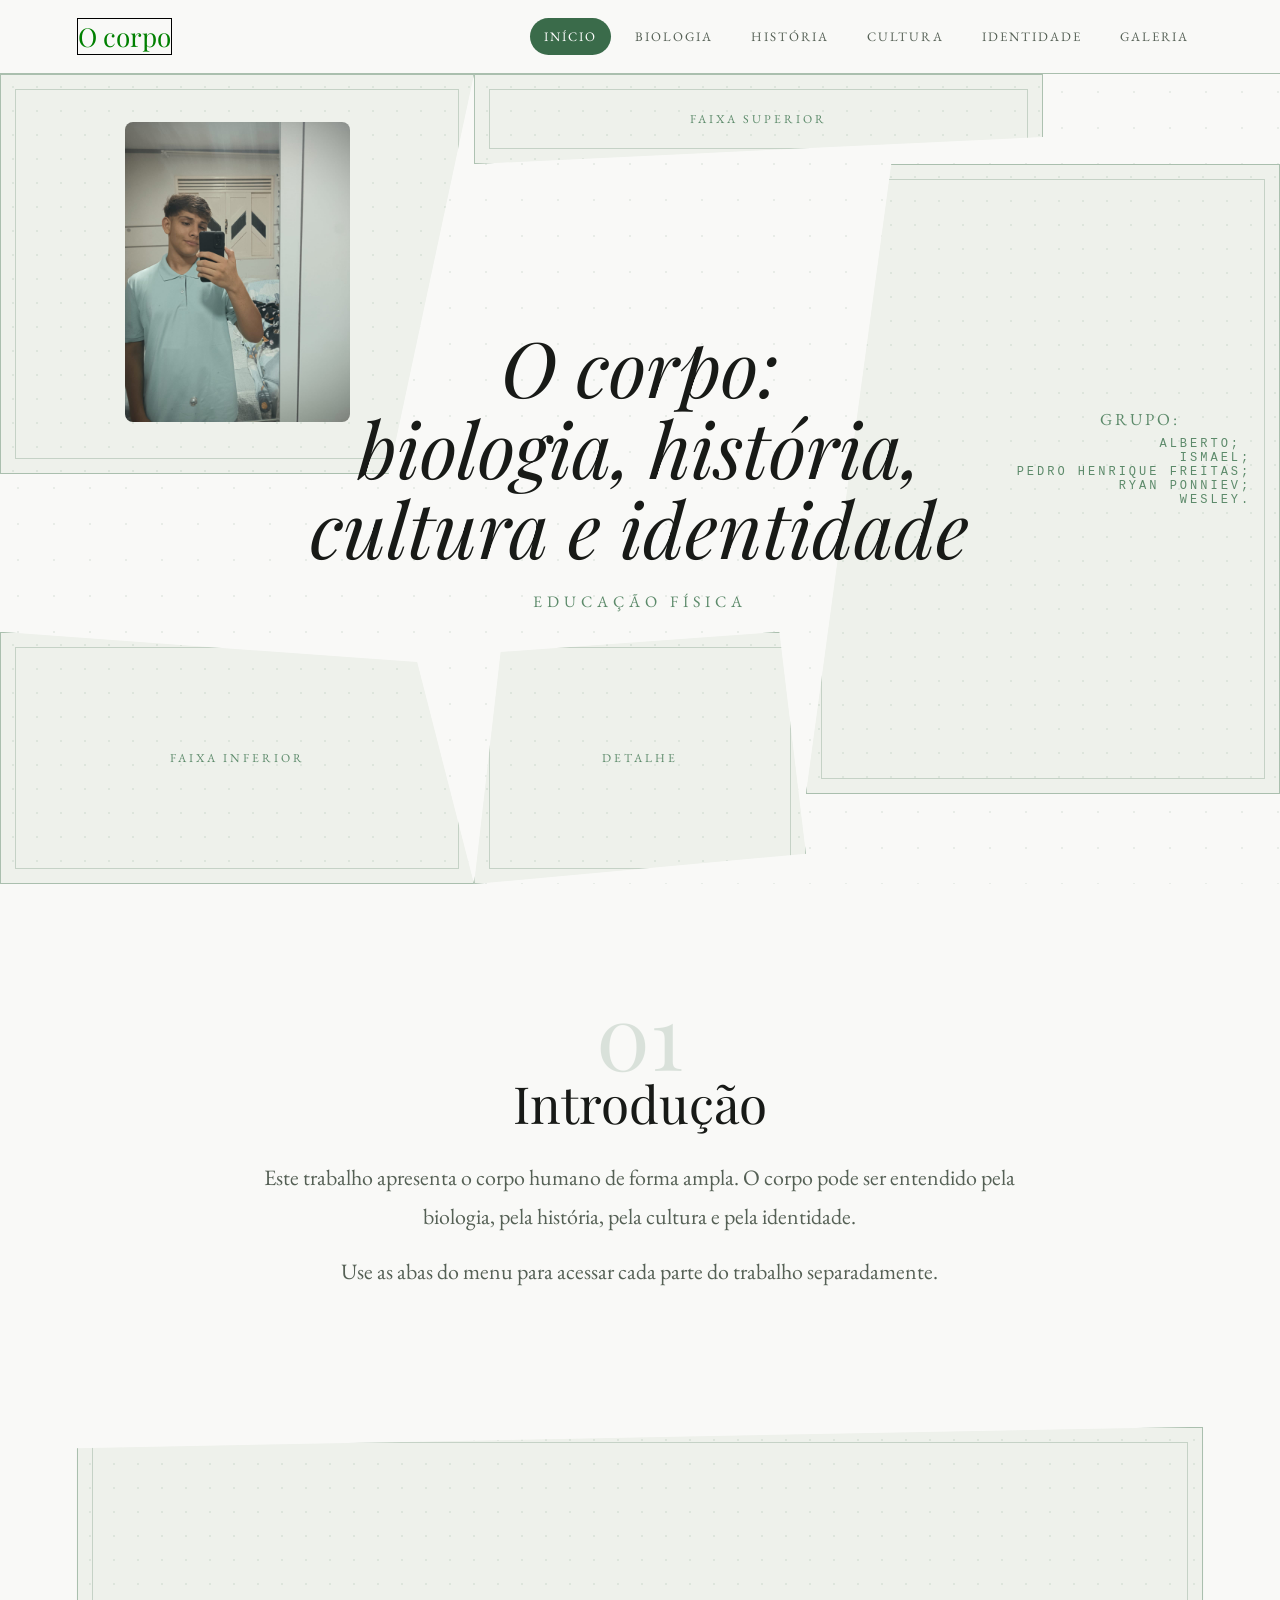
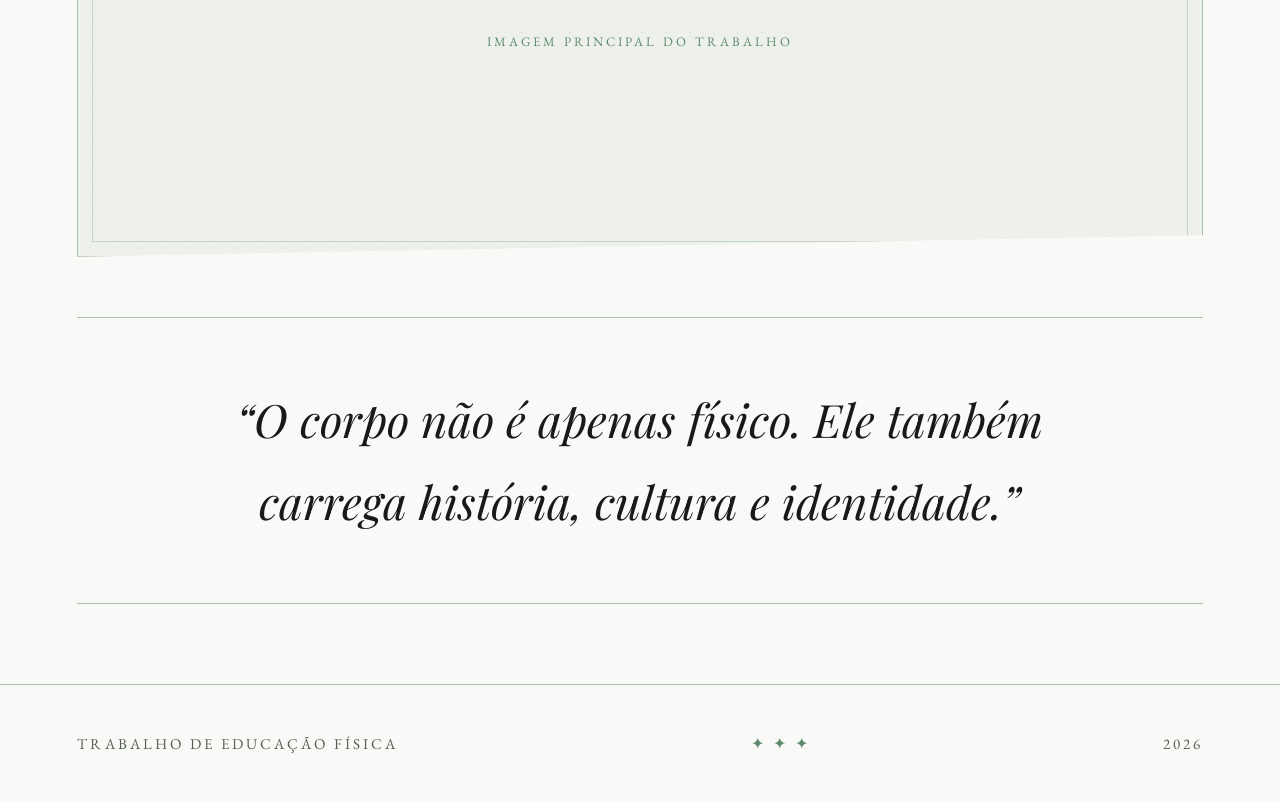
==== commit e984618e: "-Foi adicionada um menu para navergar nos conteudos -Foi adicionado uma imagem para teste" ====
--- a/index.html
+++ b/index.html
@@ -1,911 +1,112 @@
 <!DOCTYPE html>
-<html lang="pt-BR" class="tema-c">
+<html lang="pt-BR">
 <head>
   <meta charset="UTF-8">
+  <meta name="viewport" content="width=device-width, initial-scale=1.0">
+
   <title>Corpo — Educação Física</title>
-  <link href="https://fonts.googleapis.com/css2?family=Playfair+Display:ital,wght@0,400;0,700;0,900;1,400;1,700&family=EB+Garamond:ital,wght@0,400;0,500;1,400&family=Cormorant+Garamond:ital,wght@0,300;0,400;0,600;1,300;1,400&display=swap" rel="stylesheet">
-  <style>
 
-    /* ═══════════════════════════════════════════════════════════
-       TEMAS 
-         tema-a  →  Creme & Terracota   (padrão editorial)
-         tema-b  →  Noite & Ouro        (dramático)
-         tema-c  →  Branco & Folha      (fresco / contemporâneo)
-    ═══════════════════════════════════════════════════════════ */
+  <link rel="preconnect" href="https://fonts.googleapis.com">
+  <link rel="preconnect" href="https://fonts.gstatic.com" crossorigin>
+  <link href="https://fonts.googleapis.com/css2?family=Playfair+Display:ital,wght@0,400;0,700;1,400&family=EB+Garamond:wght@400;500&display=swap" rel="stylesheet">
 
-    html.tema-a {
-      --bg:          #F6F0E4;
-      --bg2:         #EDE6D3;
-      --bg3:         #E3DAC5;
-      --texto:       #1C1710;
-      --texto-leve:  #5C4F3A;
-      --acento:      #A83E1C;
-      --acento2:     #8B6E4E;
-      --slot-bg:     #EBE4D4;
-      --slot-borda:  #C4AD8C;
-      --slot-shadow: rgba(90,60,20,.18);
-      --ornamento:   #C4AD8C;
-      --linha:       rgba(28,23,16,.13);
-    }
-
-    html.tema-b {
-      --bg:          #0E0C09;
-      --bg2:         #161310;
-      --bg3:         #1D1912;
-      --texto:       #EDE6D3;
-      --texto-leve:  #9C8E78;
-      --acento:      #C9973A;
-      --acento2:     #8B7355;
-      --slot-bg:     #1A1712;
-      --slot-borda:  #3D3220;
-      --slot-shadow: rgba(200,150,50,.1);
-      --ornamento:   #3D3220;
-      --linha:       rgba(237,230,211,.1);
-    }
-
-    html.tema-c {
-      --bg:          #F9F9F7;
-      --bg2:         #F1F3EF;
-      --bg3:         #E8EDE5;
-      --texto:       #181A17;
-      --texto-leve:  #556055;
-      --acento:      #3A6B4A;
-      --acento2:     #5C8A6A;
-      --slot-bg:     #EEF1EB;
-      --slot-borda:  #AABFAE;
-      --slot-shadow: rgba(40,80,50,.12);
-      --ornamento:   #AABFAE;
-      --linha:       rgba(24,26,23,.1);
-    }
-
-    /* ─── RESET ─── */
-    *, *::before, *::after { box-sizing: border-box; margin: 0; padding: 0; }
-
-    html { font-size: 16px; scroll-behavior: smooth; }
-
-    body {
-      background: var(--bg);
-      color: var(--texto);
-      font-family: 'EB Garamond', Georgia, serif;
-      min-width: 1100px;
-      overflow-x: hidden;
-      transition: background 0.5s ease, color 0.5s ease;
-    }
-
-    /* grão de papel (mds isso foi um LICO FAAAAAAZZZZZZEEEERRRRR) */
-    body::after {
-      content: '';
-      position: fixed;
-      inset: 0;
-      pointer-events: none;
-      z-index: 9999;
-      opacity: .045;
-      background-image: url("data:image/svg+xml,%3Csvg viewBox='0 0 512 512' xmlns='http://www.w3.org/2000/svg'%3E%3Cfilter id='n'%3E%3CfeTurbulence type='fractalNoise' baseFrequency='.75' numOctaves='4' stitchTiles='stitch'/%3E%3C/filter%3E%3Crect width='512' height='512' filter='url(%23n)'/%3E%3C/svg%3E");
-    }
-
-    /* seletor do tema */
-    #temas {
-      position: fixed;
-      top: 1.6rem;
-      right: 2rem;
-      z-index: 1000;
-      display: flex;
-      gap: .5rem;
-      align-items: center;
-    }
-
-    #temas button {
-      width: 13px; height: 13px;
-      border-radius: 50%;
-      border: 1.5px solid transparent;
-      cursor: pointer;
-      transition: transform .2s, box-shadow .2s;
-      opacity: .55;
-    }
-
-    #temas button:hover  { opacity: 1; transform: scale(1.3); }
-    #temas button.ativo  { opacity: 1; transform: scale(1.2); box-shadow: 0 0 0 2px var(--bg), 0 0 0 3.5px currentColor; }
-    #temas .ta { background: #A83E1C; color: #A83E1C; }
-    #temas .tb { background: #C9973A; color: #C9973A; }
-    #temas .tc { background: #3A6B4A; color: #3A6B4A; }
-
-    /* ═══════════════════════════════════════════════════════════
-       SLOTS
-    ═══════════════════════════════════════════════════════════ */
-    .slot {
-      background: var(--slot-bg);
-      position: relative;
-      overflow: hidden;
-      display: flex;
-      align-items: center;
-      justify-content: center;
-      flex-direction: column;
-      gap: .5rem;
-      box-shadow: 0 3px 10px var(--slot-shadow), 0 12px 40px var(--slot-shadow);
-      transition: transform .35s ease, box-shadow .35s ease;
-    }
-
-    .slot:hover {
-      transform: translateY(-4px);
-      box-shadow: 0 6px 20px var(--slot-shadow), 0 24px 60px var(--slot-shadow);
-    }
-
-    /* ornamentos de canto  dois via pseud dois via .slot-wrap */
-    .slot::before { content:''; position:absolute; top:14px;    left:14px;    width:20px; height:20px; border:1.5px solid var(--slot-borda); border-right:none; border-bottom:none; opacity:.65; transition:opacity .3s; pointer-events:none; }
-    .slot::after  { content:''; position:absolute; bottom:14px; right:14px;   width:20px; height:20px; border:1.5px solid var(--slot-borda); border-left:none;  border-top:none;    opacity:.65; transition:opacity .3s; pointer-events:none; }
-    .slot:hover::before, .slot:hover::after { opacity:1; }
-
-    .slot-wrap { position: relative; }
-    .slot-wrap::before { content:''; position:absolute; top:14px;    right:14px;  width:20px; height:20px; border:1.5px solid var(--slot-borda); border-left:none;  border-bottom:none; opacity:.5; z-index:2; pointer-events:none; }
-    .slot-wrap::after  { content:''; position:absolute; bottom:14px; left:14px;   width:20px; height:20px; border:1.5px solid var(--slot-borda); border-right:none; border-top:none;    opacity:.5; z-index:2; pointer-events:none; }
-
-    /* padrão pontilhado interno */
-    .sp {
-      position: absolute; inset: 0;
-      background-image: radial-gradient(circle, var(--slot-borda) 1px, transparent 1px);
-      background-size: 24px 24px;
-      opacity: .18;
-      pointer-events: none;
-    }
-
-    /* cruzes de composição */
-    .sc {
-      position: absolute; inset: 0;
-      pointer-events: none;
-    }
-    .sc::before { content:''; position:absolute; top:50%; left:0; right:0; height:1px; background:var(--slot-borda); opacity:.15; }
-    .sc::after  { content:''; position:absolute; left:50%; top:0; bottom:0; width:1px;  background:var(--slot-borda); opacity:.15; }
-
-    /* ícone de placeholder */
-    .si {
-      pointer-events: none;
-      opacity: .16;
-    }
-
-    /* label */
-    .sl {
-      position: absolute;
-      bottom: 1.1rem; left: 50%;
-      transform: translateX(-50%);
-      font-family: 'Cormorant Garamond', serif;
-      font-size: .65rem;
-      letter-spacing: .2em;
-      text-transform: uppercase;
-      color: var(--slot-borda);
-      white-space: nowrap;
-      pointer-events: none;
-      opacity: .85;
-    }
-
-    /* variantes de forma */
-    .slot.circular { border-radius: 50%; }
-    .slot.pill     { border-radius: 999px; }
-
-    /* ═══════════════════════════════════════════════════════════
-       HERO
-    ═══════════════════════════════════════════════════════════ */
-    #hero {
-      width: 100%; min-height: 100vh;
-      position: relative;
-      display: grid;
-      grid-template-columns: 70px 1.1fr 2fr 1.1fr 70px;
-      grid-template-rows:    60px 1fr auto 1fr 85px;
-      overflow: hidden;
-      background: var(--bg);
-      transition: background .5s;
-    }
-
-    /* deco de fundo */
-    #hdeco {
-      position: absolute; inset: 0;
-      pointer-events: none; z-index: 0;
-    }
-
-    /* anel ornamental */
-    #hring {
-      position: absolute; top: 50%; left: 50%;
-      transform: translate(-50%,-50%);
-      pointer-events: none; z-index: 1;
-      transition: opacity .5s;
-    }
-
-    /* marcas de canto */
-    .hanno {
-      position: absolute;
-      font-family: 'Cormorant Garamond', serif;
-      font-size: .7rem;
-      letter-spacing: .22em;
-      text-transform: uppercase;
-      color: var(--acento2);
-      opacity: .45;
-      pointer-events: none;
-      z-index: 20;
-    }
-    .hanno.tl { top:1.4rem;    left:1.6rem;  }
-    .hanno.tr { top:1.4rem;    right:1.6rem; }
-    .hanno.bl { bottom:1.4rem; left:1.6rem;  }
-    .hanno.br { bottom:1.4rem; right:1.6rem; }
-
-    /* TÍTULO PRINCIPAL */
-    #titulo-principal {
-      grid-column: 3/4; grid-row: 3/4;
-      z-index: 10;
-      align-self: center; justify-self: center;
-      text-align: center;
-      padding: 2.5rem 3rem;
-
-      /* NAO POSSO ESQUECER DISSO*/
-      font-family: 'Playfair Display', serif;
-      font-size: clamp(3rem, 5.5vw, 6.5rem);
-      font-weight: 400;
-      font-style: italic;
-      line-height: 1.05;
-      letter-spacing: -.01em;
-      color: var(--texto);
-      
-      white-space: nowrap;
-      position: absolute;
-    }
-
-    #subtitulo {
-      grid-column: 3/4; grid-row: 4/5;
-      z-index: 10;
-      align-self: start; justify-self: center;
-      margin-top: .4rem;
-      font-family: 'Cormorant Garamond', serif;
-      font-size: 1rem;
-      letter-spacing: .28em;
-      text-transform: uppercase;
-      color: var(--acento2);
-      text-align: center;
-    }
-
-    #scroll-hint {
-      grid-column: 3/4; grid-row: 5/6;
-      z-index: 10;
-      align-self: center; justify-self: center;
-      display: flex; flex-direction: column; align-items: center; gap: .35rem;
-      font-family: 'Cormorant Garamond', serif;
-      font-size: .68rem; letter-spacing: .2em; text-transform: uppercase;
-      color: var(--acento2); opacity: .6;
-      animation: bob 2.5s ease-in-out infinite;
-    }
-    @keyframes bob { 0%,100%{transform:translateY(0)} 50%{transform:translateY(6px)} }
-
-    /* slots do hero */
-    #hero .slot { z-index: 5; }
-    .ha { grid-column:1/3; grid-row:1/4; clip-path:polygon(0 0,100% 0,82% 100%,0 100%); }
-    .hb { grid-column:3/5; grid-row:1/2; clip-path:polygon(0 0,100% 0,100% 65%,0 100%); }
-    .hc { grid-column:5/6; grid-row:1/3; }
-    .hd { grid-column:4/6; grid-row:2/5; clip-path:polygon(18% 0,100% 0,100% 100%,0 100%); }
-    .he { grid-column:1/3; grid-row:4/6; clip-path:polygon(0 0,88% 12%,100% 100%,0 100%); }
-    .hf { grid-column:3/4; grid-row:4/6; clip-path:polygon(8% 8%,92% 0%,100% 88%,0 100%); }
-    .hg { grid-column:4/6; grid-row:5/6; }
-
-    /* ═══════════════════════════════════════════════════════════
-       CONTEÚDO
-    ═══════════════════════════════════════════════════════════ */
-    #conteudo {
-      max-width: 1280px;
-      margin: 0 auto;
-      padding: 0 6rem;
-    }
-
-    /* número de seção */
-    .sn {
-      position: absolute;
-      left: -4rem; top: 0;
-      font-family: 'Cormorant Garamond', serif;
-      font-size: 6.5rem; font-weight: 300;
-      line-height: 1;
-      color: var(--acento);
-      opacity: .11;
-      pointer-events: none;
-      user-select: none;
-      letter-spacing: -.04em;
-    }
-
-    /* nota de margem */
-    .nm {
-      position: absolute;
-      right: -4.5rem; top: 50%;
-      transform: rotate(90deg) translateX(-50%);
-      transform-origin: center;
-      font-family: 'Cormorant Garamond', serif;
-      font-size: .62rem; letter-spacing: .22em; text-transform: uppercase;
-      color: var(--acento2); opacity: .38;
-      white-space: nowrap; pointer-events: none;
-    }
-
-    /* ── Bloco de texto ── */
-    .bt {
-      position: relative;
-      padding: 7rem 0 2rem;
-      max-width: 660px;
-    }
-    .bt.dir    { margin-left: auto; text-align: right; }
-    .bt.cen    { margin: 0 auto; text-align: center; max-width: 720px; }
-    .bt.larg   { max-width: 880px; }
-
-    .bt h2 {
-      font-family: 'Playfair Display', serif;
-      font-size: clamp(2rem, 2.8vw, 3.2rem);
-      font-weight: 400; line-height: 1.15;
-      margin-bottom: 1.8rem;
-      color: var(--texto);
-    }
-    .bt h2 em { font-style: italic; color: var(--acento); }
-
-    .bt p {
-      font-family: 'EB Garamond', serif;
-      font-size: clamp(1.1rem, 1.35vw, 1.25rem);
-      line-height: 1.92;
-      color: var(--texto-leve);
-      margin-bottom: 1rem;
-    }
-
-    /* drop cap */
-    .dc::first-letter {
-      float: left;
-      font-family: 'Playfair Display', serif;
-      font-size: 5.5rem; font-weight: 700;
-      line-height: .74;
-      padding-right: .12em; padding-top: .1em;
-      color: var(--acento);
-    }
-
-    /* barra lateral de acento */
-    .bar {
-      border-left: 2px solid var(--acento);
-      padding-left: 1.8rem;
-    }
-
-    /* ── Pull quote ── */
-    .pq {
-      position: relative;
-      padding: 3.5rem 5rem;
-      margin: 4rem 0;
-      text-align: center;
-    }
-    .pq::before { content:''; position:absolute; top:0; left:0; right:0; height:1px; background:var(--ornamento); opacity:.4; }
-    .pq::after  { content:''; position:absolute; bottom:0; left:0; right:0; height:1px; background:var(--ornamento); opacity:.4; }
-
-    .pq blockquote {
-      font-family: 'Playfair Display', serif;
-      font-size: clamp(1.5rem, 2.4vw, 2.4rem);
-      font-style: italic; font-weight: 400;
-      line-height: 1.4; color: var(--texto);
-    }
-    .pq cite {
-      display: block; margin-top: 1.2rem;
-      font-family: 'Cormorant Garamond', serif;
-      font-size: .82rem; letter-spacing: .2em; text-transform: uppercase;
-      color: var(--acento2); font-style: normal;
-    }
-    .pq-q {
-      font-family: 'Playfair Display', serif;
-      font-size: 7rem; line-height: 0;
-      color: var(--acento); opacity: .14;
-      display: block; margin-bottom: -1rem;
-    }
-
-    /* ── Divisores ornamentais ── */
-    .od {
-      display: flex; align-items: center; gap: 1.2rem;
-      margin: 4rem 0;
-      color: var(--ornamento);
-    }
-    .od::before, .od::after { content:''; flex:1; height:1px; background:var(--ornamento); opacity:.45; }
-    .od .g { font-family:'Cormorant Garamond',serif; font-size:1.3rem; opacity:.5; letter-spacing:.4em; padding-left:.4em; }
-
-    .lo { width:100%; height:1px; background:var(--linha); margin:3rem 0; }
-
-    /* ── Bloco de tópicos ── */
-    .btop {
-      position: relative;
-      padding: 5rem 0;
-      max-width: 780px;
-    }
-    .btop.cen { margin: 0 auto; }
-    .btop.dir { margin-left: auto; }
-
-    .btop h3 {
-      font-family: 'Playfair Display', serif;
-      font-size: clamp(1.4rem, 2vw, 2rem);
-      font-weight: 400; margin-bottom: 2.5rem;
-      color: var(--texto);
-    }
-
-    .btop ul, .btop ol {
-      list-style: none; padding: 0;
-      display: flex; flex-direction: column; gap: 0;
-      counter-reset: item;
-    }
-
-    .btop li {
-      display: grid;
-      grid-template-columns: 2.5rem 1fr;
-      align-items: baseline;
-      padding: 1.1rem 0;
-      border-bottom: 1px solid var(--linha);
-      font-family: 'EB Garamond', serif;
-      font-size: clamp(1rem, 1.3vw, 1.2rem);
-      line-height: 1.65; color: var(--texto-leve);
-    }
-    .btop li:first-child { border-top: 1px solid var(--linha); }
-
-    .btop ol li::before {
-      counter-increment: item;
-      content: counter(item, decimal-leading-zero);
-      font-family: 'Cormorant Garamond', serif;
-      font-size: .72rem; letter-spacing: .1em;
-      color: var(--acento); opacity: .7;
-      align-self: center;
-    }
-    .btop ul li::before { content:'✦'; font-size:.58rem; color:var(--acento); opacity:.7; align-self:center; }
-
-    /* ── Duo ── */
-    .duo {
-      display: grid;
-      grid-template-columns: 1fr 1fr;
-      gap: 5rem;
-      align-items: center;
-      padding: 5rem 0;
-    }
-    .duo.inv    { direction: rtl; }
-    .duo.inv >* { direction: ltr; }
-    .duo.larg   { grid-template-columns: 3fr 2fr; }
-    .duo.alto   { grid-template-columns: 2fr 3fr; }
-
-    .duo .slot-wrap { width: 100%; }
-    .duo .slot        { width: 100%; aspect-ratio: 4/3; }
-    .duo .slot.h      { aspect-ratio: 3/4; }
-    .duo .slot.pano   { aspect-ratio: 16/9; }
-    .duo .slot.sq     { aspect-ratio: 1/1; }
-
-    /* ── Mosaico ── */
-    .mosaico {
-      display: grid;
-      grid-template-columns: repeat(12, 1fr);
-      grid-template-rows: 200px 200px;
-      gap: 10px;
-      padding: 3rem 0;
-    }
-    .m1 { grid-column:1/6;  grid-row:1/2; }
-    .m2 { grid-column:6/9;  grid-row:1/2; }
-    .m3 { grid-column:9/13; grid-row:1/3; clip-path:polygon(0 0,100% 0,100% 100%,10% 100%); }
-    .m4 { grid-column:1/4;  grid-row:2/3; }
-    .m5 { grid-column:4/9;  grid-row:2/3; }
-    .mosaico .slot, .mosaico .slot-wrap { height: 100%; }
-
-    /* ── Sangrado ── */
-    .sang { width:calc(100% + 12rem); margin-left:-6rem; margin:2rem -6rem; }
-    .sang .slot { width:100%; height:440px; }
-    .sang.diag .slot { clip-path:polygon(0 5%,100% 0,100% 95%,0 100%); }
-
-    /* ── Flutuante ── */
-    .flutuante {
-      float: right; width: 360px;
-      margin: 0 0 2.5rem 3.5rem;
-      shape-outside: polygon(0 0,100% 0,100% 100%,15% 100%);
-    }
-    .flutuante .slot { width:100%; height:300px; clip-path:polygon(0 0,100% 0,100% 100%,15% 100%); }
-    .flutuante.esq { float:left; margin:0 3.5rem 2.5rem 0; shape-outside:polygon(0 0,100% 0,85% 100%,0 100%); }
-    .flutuante.esq .slot { clip-path:polygon(0 0,100% 0,85% 100%,0 100%); }
-
-    /* ── Trio circular ── */
-    .trio {
-      display: flex; align-items: center;
-      justify-content: center; gap: 3rem;
-      padding: 5rem 0;
-    }
-    .trio .item { display:flex; flex-direction:column; align-items:center; gap:1.2rem; }
-    .trio .il {
-      font-family:'Cormorant Garamond',serif; font-size:.72rem;
-      letter-spacing:.2em; text-transform:uppercase;
-      color:var(--acento2); text-align:center; opacity:.7;
-    }
-
-    /* ── Pill ── */
-    .pill-wrap { padding:1rem 0; }
-    .pill-wrap .slot.pill { width:100%; height:130px; }
-
-    /* ── Fundo alternado ── */
-    .bgalt  { background:var(--bg2); margin:0 -6rem; padding:6rem 6rem; transition:background .5s; }
-    .bgalt2 { background:var(--bg3); margin:0 -6rem; padding:6rem 6rem; transition:background .5s; }
-
-    /* ═══════════════════════════════════════════════════════════
-       RODAPÉ
-    ═══════════════════════════════════════════════════════════ */
-    footer {
-      position: relative;
-      padding: 5rem 6rem;
-      margin-top: 6rem;
-      display: flex;
-      align-items: center;
-      justify-content: space-between;
-    }
-    footer::before {
-      content:''; position:absolute; top:0; left:6rem; right:6rem;
-      height:1px; background:var(--ornamento); opacity:.35;
-    }
-    footer p {
-      font-family:'Cormorant Garamond',serif; font-size:.8rem;
-      letter-spacing:.18em; text-transform:uppercase;
-      color:var(--acento2); opacity:.5;
-    }
-    .fo { font-family:'Playfair Display',serif; font-size:1.4rem; color:var(--ornamento); opacity:.3; letter-spacing:.4em; }
-
-  </style>
+  <link rel="stylesheet" href="styles.css">
 </head>
 <body>
+  <nav class="menu">
+<a href="../index.html" class="logo">O corpo</a>
 
-  <!-- seletor de tema -->
-  <div id="temas" title="Trocar tema de cores">
-    <button class="ta ativo" onclick="setTema('a')"></button>
-    <button class="tb"       onclick="setTema('b')"></button>
-    <button class="tc"       onclick="setTema('c')"></button>
-  </div>
+    <div class="abas">
+      <a href="/index.html" class="ativo">Início</a>
+      <a href="/html/biologia.html">Biologia</a>
+      <a href="/html/historia.html">História</a>
+      <a href="/html/cultura.html">Cultura</a>
+      <a href="/html/identidade.html">Identidade</a>
+      <a href="/html/galeria.html">Galeria</a>
+    </div>
+  </nav>
+  <header class="hero">
 
-
-  <!-- ══════════════════════════════════════════
-       HERO
-  ══════════════════════════════════════════ -->
-  <section id="hero">
-
-    <!-- grade decorativa de fundo -->
-    <svg id="hdeco" viewBox="0 0 1440 900" preserveAspectRatio="xMidYMid slice" xmlns="http://www.w3.org/2000/svg">
-      <defs>
-        <pattern id="dots" x="0" y="0" width="38" height="38" patternUnits="userSpaceOnUse">
-          <circle cx="1" cy="1" r="1" fill="var(--ornamento)" opacity=".28"/>
-        </pattern>
-      </defs>
-      <rect width="1440" height="900" fill="url(#dots)"/>
-      <!-- diagonais sutis -->
-      <line x1="440"  y1="0"   x2="0"    y2="440"  stroke="var(--ornamento)" stroke-width=".8" opacity=".18"/>
-      <line x1="900"  y1="0"   x2="0"    y2="900"  stroke="var(--ornamento)" stroke-width=".6" opacity=".1"/>
-      <line x1="1440" y1="180" x2="1060" y2="900"  stroke="var(--ornamento)" stroke-width=".8" opacity=".18"/>
-      <line x1="1440" y1="0"   x2="540"  y2="900"  stroke="var(--ornamento)" stroke-width=".6" opacity=".1"/>
-      <!-- cruzetas centrais -->
-      <line x1="0" y1="450" x2="1440" y2="450" stroke="var(--ornamento)" stroke-width=".5" opacity=".12"/>
-      <line x1="720" y1="0" x2="720"  y2="900" stroke="var(--ornamento)" stroke-width=".5" opacity=".12"/>
-    </svg>
-
-    <!-- anel ornamental -->
-    <svg id="hring" width="540" height="540" viewBox="0 0 540 540" fill="none" xmlns="http://www.w3.org/2000/svg">
-      <circle cx="270" cy="270" r="250" stroke="var(--acento)"    stroke-width=".9" opacity=".1"/>
-      <circle cx="270" cy="270" r="208" stroke="var(--ornamento)" stroke-width=".6" opacity=".14" stroke-dasharray="7 12"/>
-      <circle cx="270" cy="270" r="166" stroke="var(--ornamento)" stroke-width=".5" opacity=".09"/>
-      <circle cx="270" cy="270" r="5"   fill="var(--acento)"      opacity=".25"/>
-      <!-- marcas cardeais -->
-      <line x1="266" y1="18"  x2="274" y2="18"  stroke="var(--acento)" stroke-width="1.2" opacity=".22"/>
-      <line x1="266" y1="522" x2="274" y2="522" stroke="var(--acento)" stroke-width="1.2" opacity=".22"/>
-      <line x1="18"  y1="266" x2="18"  y2="274" stroke="var(--acento)" stroke-width="1.2" opacity=".22"/>
-      <line x1="522" y1="266" x2="522" y2="274" stroke="var(--acento)" stroke-width="1.2" opacity=".22"/>
-      <!-- marcas diagonais -->
-      <line x1="91"  y1="91"  x2="97"  y2="97"  stroke="var(--ornamento)" stroke-width="1" opacity=".18"/>
-      <line x1="443" y1="91"  x2="449" y2="97"  stroke="var(--ornamento)" stroke-width="1" opacity=".18"/>
-      <line x1="91"  y1="443" x2="97"  y2="449" stroke="var(--ornamento)" stroke-width="1" opacity=".18"/>
-      <line x1="443" y1="443" x2="449" y2="449" stroke="var(--ornamento)" stroke-width="1" opacity=".18"/>
-    </svg>
-
-    <!-- rótulos de canto -->
-    <span class="hanno tl">I</span>
-    <span class="hanno tr">✦</span>
-    <span class="hanno bl">✦</span>
-    <span class="hanno br">II</span>
-
-    <!-- ── SLOTS DO HERO ── -->
-
-    <div class="slot ha">
-      <div class="sp"></div><div class="sc"></div>
-      <svg class="si" width="52" height="52" viewBox="0 0 52 52" fill="none" stroke="var(--slot-borda)" stroke-width="1.2" xmlns="http://www.w3.org/2000/svg">
-        <rect x="6" y="6" width="40" height="40" rx="1"/><line x1="6" y1="36" x2="52" y2="20"/>
-        <circle cx="34" cy="16" r="5"/>
-      </svg>
-      <span class="sl">imagem · desenho · SVG</span>
+    <div class="bloco bloco-esquerda">
+      
+      <!--imagem de teste-->
+      <span><img src="/img/Ryan ponniev.jpeg" alt=""></span>
     </div>
 
-    <div class="slot hb">
-      <div class="sp"></div>
-      <svg class="si" width="52" height="52" viewBox="0 0 52 52" fill="none" stroke="var(--slot-borda)" stroke-width="1.2" xmlns="http://www.w3.org/2000/svg">
-        <rect x="6" y="6" width="40" height="40" rx="1"/>
-        <path d="M6 36 L18 24 L28 30 L38 20 L46 26"/>
-      </svg>
-      <span class="sl">faixa de topo</span>
+    <div class="bloco bloco-topo">
+      <span>Faixa superior</span>
     </div>
 
-    <div class="slot hc">
-      <div class="sp"></div>
-      <span class="sl">canto</span>
+    <div class="bloco bloco-direita">
+      
+        <span id="grupo">Grupo: </span>
+      <pre>
+        <span>
+          Alberto; 
+          Ismael;
+          Pedro Henrique Freitas;
+          Ryan Ponniev;
+          Wesley.
+        </span>
+      </pre>
     </div>
 
-    <!-- ── TÍTULO PRINCIPAL ── edite aqui ── -->
-    <p id="titulo-principal">
-      O corpo: <br>
-      biologia, história, cultura e identidade
-    </p>
-
-    <!-- subtítulo / tagline — edite ou delete -->
-    <p id="subtitulo">subtítulo · tagline</p>
-
-    <div class="slot hd">
-      <div class="sp"></div><div class="sc"></div>
-      <svg class="si" width="52" height="52" viewBox="0 0 52 52" fill="none" stroke="var(--slot-borda)" stroke-width="1.2" xmlns="http://www.w3.org/2000/svg">
-        <rect x="6" y="6" width="40" height="40" rx="1"/>
-        <circle cx="26" cy="22" r="8"/>
-        <path d="M8 44 L18 32 L26 38 L34 28 L44 40"/>
-      </svg>
-      <span class="sl">lateral direita</span>
+    <div class="bloco bloco-baixo-esquerda">
+      <span>Faixa inferior</span>
     </div>
 
-    <div class="slot he">
-      <div class="sp"></div>
-      <span class="sl">faixa inferior esquerda</span>
+    <div class="bloco bloco-centro-baixo">
+      <span>Detalhe</span>
     </div>
 
-    <div class="slot hf">
-      <div class="sp"></div>
-      <span class="sl">losango</span>
+    <div class="hero-titulo">
+      <h1>
+        O corpo:<br>
+        biologia, história,<br>
+        cultura e identidade
+      </h1>
+
+      <p>Educação Física</p>
     </div>
 
-    <div class="slot hg">
-      <div class="sp"></div>
-      <span class="sl">tira rodapé</span>
-    </div>
+  </header>
 
-    <!-- indicador de scroll -->
-    <div id="scroll-hint">
-      <span>rolar</span>
-      <svg width="14" height="22" viewBox="0 0 14 22" fill="none" stroke="currentColor" stroke-width="1.3" stroke-linecap="round" xmlns="http://www.w3.org/2000/svg">
-        <line x1="7" y1="0" x2="7" y2="18"/><polyline points="2,13 7,18 12,13"/>
-      </svg>
-    </div>
+  <main class="container">
 
-  </section>
+    <section class="secao texto centro">
+      <span class="numero">01</span>
 
+      <h2>Introdução</h2>
 
-  <!-- ══════════════════════════════════════════
-       CONTEÚDO
-       Reordene, duplique e delete seções livremente.
-  ══════════════════════════════════════════ -->
-  <main id="conteudo">
+      <p>
+        Este trabalho apresenta o corpo humano de forma ampla. O corpo pode ser
+        entendido pela biologia, pela história, pela cultura e pela identidade.
+      </p>
 
+      <p>
+        Use as abas do menu para acessar cada parte do trabalho separadamente.
+      </p>
+    </section>
 
-    <!-- TEXTO 1 -->
-    <div class="bt" style="padding-top:9rem;">
-      <span class="sn">01</span>
-      <span class="nm">seção um</span>
-      <h2>Título da <em>seção 1</em></h2>
-      <p class="dc">Escreva aqui a vontade,trabalho para ismael.</p>
-      <p>Segundo paragrafp. Tame Impala >>>>>>> Qualmudics recenge</p>
-    </div>
+    <section class="imagem-grande">
+      <div class="bloco-imagem">
+        <span>Imagem principal do trabalho</span>
+      </div>
+    </section>
 
-    <!-- divisor -->
-    <div class="od"><span class="g">✦ ✦ ✦</span></div>
-
-    <!-- SANGRADO -->
-    <div class="sang diag">
-      <div class="slot-wrap">
-        <div class="slot">
-          <div class="sp"></div><div class="sc"></div>
-          <svg class="si" width="72" height="72" viewBox="0 0 72 72" fill="none" stroke="var(--slot-borda)" stroke-width="1" xmlns="http://www.w3.org/2000/svg">
-            <rect x="4" y="4" width="64" height="64" rx="1"/>
-            <path d="M4 50 L24 30 L36 40 L48 26 L68 46"/>
-            <circle cx="52" cy="20" r="9"/>
-          </svg>
-          <span class="sl">imagem sangrada — largura total</span>
-        </div>
-      </div>
-    </div>
-
-
-    <!-- DUO 1 — imagem + texto -->
-    <div class="duo">
-      <div class="slot-wrap">
-        <div class="slot">
-          <div class="sp"></div><div class="sc"></div>
-          <span class="sl">imagem · 4:3</span>
-        </div>
-      </div>
-      <div class="bt" style="padding-top:0;">
-        <span class="sn">02</span>
-        <h2>Título da seção 2</h2>
-        <p>Texto ao lado da imagem Para inverter a ordem, adicione a classe <code>inv</code> ao elemento <code>.duo</code>.</p>
-        <p>Segundo paragrafp til i saw yo7r eyes</p>
-      </div>
-    </div>
-
-
-    <!-- PULL QUOTE -->
-    <div class="pq">
-      <span class="pq-q">"</span>
-      <blockquote>
-        "Homem sabio é aquele que usa o buraco <br> da calca pfa coçar as bolas"
-      </blockquote>
-      <cite>— Eu • 2026 • PULL YOURSELF TOGETHER</cite>
-    </div>
-
-
-    <!-- TÓPICOS 1 -->
-    <div class="btop">
-      <span class="sn">03</span>
-      <h3>Título dos tópicos</h3>
-      <ul>
-        <li>Tópico um</li>
-        <li>Tópico dois</li>
-        <li>Tópico três</li>
-        <li>Tópico quatro</li>
-        <li>Tópico cinco </li>
-      </ul>
-    </div>
-
-    <div class="lo"></div>
-
-
-    <!-- FUNDO ALTERNADO + FLUTUANTE -->
-    <div class="bgalt">
-      <div style="overflow:hidden;">
-        <div class="flutuante slot-wrap">
-          <div class="slot">
-            <div class="sp"></div>
-            <span class="sl">imagem flutuante</span>
-          </div>
-        </div>
-        <div class="bt" style="padding-top:0; max-width:100%;">
-          <span class="sn">04</span>
-          <h2>Título da seção 4</h2>
-          <p>Aqui a imagem flutua ao lado do texto, recortada em diagonal. O texto a sw mexe naturalmente.</p>
-          <p class="bar">Esse parágrafo usa uma barra lateral d destaque. Ideal para um trecho em evidência, POIS É DA BARRRRRRRRR</p>
-          <p>Terceiro parágrafo. </p>
-        </div>
-      </div>
-    </div>
-
-
-    <!-- TÍTULO MOSAICO -->
-    <div class="bt cen" style="padding-top:7rem; padding-bottom:0; max-width:100%;">
-      <span class="sn" style="left:auto; right:0;">05</span>
-      <h2>BANVO DE IMAGENS</h2>
-    </div>
-
-    <!-- MOSAICO -->
-    <div class="mosaico">
-      <div class="slot-wrap m1"><div class="slot" style="height:100%;"><div class="sp"></div><span class="sl">1</span></div></div>
-      <div class="slot-wrap m2"><div class="slot" style="height:100%;"><div class="sp"></div><span class="sl">2</span></div></div>
-      <div class="slot-wrap m3"><div class="slot" style="height:100%;"><div class="sp"></div><span class="sl">3</span></div></div>
-      <div class="slot-wrap m4"><div class="slot" style="height:100%;"><div class="sp"></div><span class="sl">4</span></div></div>
-      <div class="slot-wrap m5"><div class="slot" style="height:100%;"><div class="sp"></div><span class="sl">5</span></div></div>
-    </div>
-
-
-    <!-- DUO 2 invertido — imagem alta -->
-    <div class="duo inv alto" style="padding-top:6rem;">
-      <div class="slot-wrap">
-        <div class="slot h">
-          <div class="sp"></div><div class="sc"></div>
-          <span class="sl">imagem alta · 3:4</span>
-        </div>
-      </div>
-      <div class="bt" style="padding-top:0;">
-        <span class="sn">06</span>
-        <h2>Título da seção 6</h2>
-        <p>Slot em proporção retrato (3:4)</p>
-        <p>Texto complementar desta seção</p>
-      </div>
-    </div>
-
-    <div class="od"><span class="g">§</span></div>
-
-
-    <!-- FUNDO ALTERNADO 2 + TÓPICOS NUMERADOS -->
-    <div class="bgalt2">
-      <div class="btop cen">
-        <span class="sn" style="left:auto; right:-3rem;">07</span>
-        <h3>Outro conjunto de topi</h3>
-        <ol>
-          <li>Primeiro item numerado</li>
-          <li>Segundo item</li>
-          <li>Terceiro item</li>
-          <li>Quarto item </li>
-        </ol>
-      </div>
-    </div>
-
-
-    <!-- TRIO CIRCULAR -->
-    <div class="bt cen" style="padding-bottom:0; max-width:100%;">
-      <span class="sn" style="left:auto; right:0;">08</span>
-      <h2>Galeria circular</h2>
-    </div>
-
-    <div class="trio">
-      <div class="item">
-        <div class="slot-wrap" style="position:relative;">
-          <div class="slot circular" style="width:240px; height:240px;">
-            <div class="sp"></div>
-          </div>
-        </div>
-        <span class="il">legenda · descrição</span>
-      </div>
-      <div class="item">
-        <div class="slot-wrap" style="position:relative;">
-          <div class="slot circular" style="width:360px; height:360px;">
-            <div class="sp"></div>
-          </div>
-        </div>
-        <span class="il">legenda · principal</span>
-      </div>
-      <div class="item">
-        <div class="slot-wrap" style="position:relative;">
-          <div class="slot circular" style="width:200px; height:200px;">
-            <div class="sp"></div>
-          </div>
-        </div>
-        <span class="il">legenda · descrição</span>
-      </div>
-    </div>
-
-
-    <!-- PILL -->
-    <div class="pill-wrap">
-      <div class="slot-wrap" style="position:relative; border-radius:999px; overflow:hidden;">
-        <div class="slot pill" style="width:100%; height:130px;">
-          <div class="sp"></div>
-          <span class="sl">faixa estreita — detalhe · textura · linha</span>
-        </div>
-      </div>
-    </div>
-
-
-    <!-- TEXTO FINAL -->
-    <div class="bt cen" style="padding-top:8rem; padding-bottom:9rem;">
-      <span class="sn" style="left:auto; right:0;">09</span>
-      <h2>Título da seção final</h2>
-      <p>Última essao. a sia vontade </p>
-    </div>
-
+    <section class="frase-destaque">
+      <p>
+        “O corpo não é apenas físico. Ele também carrega história, cultura e identidade.”
+      </p>
+    </section>
 
   </main>
 
-
-  <!-- RODAPÉ -->
-  <footer>
-    <p>Edite aqui · rodapé à esquerda</p>
-    <span class="fo">✦ ✦ ✦</span>
-    <p>rodapé à direita · ano</p>
+  <footer class="rodape">
+    <p>Trabalho de Educação Física</p>
+    <span>✦ ✦ ✦</span>
+    <p>2026</p>
   </footer>
-
-
-  <script>
-    /* ── Troca de tema ── */
-    function setTema(t) {
-      document.documentElement.className = 'tema-' + t;
-      document.querySelectorAll('#temas button').forEach(b => b.classList.remove('ativo'));
-      document.querySelector('#temas .t' + t).classList.add('ativo');
-    }
-
-    /* ── Reveal ao rolar ── */
-    const els = document.querySelectorAll(
-      '.bt, .btop, .duo, .mosaico, .trio, .pq, .pill-wrap, .sang, .bgalt, .bgalt2, .od'
-    );
-
-    const io = new IntersectionObserver(entries => {
-      entries.forEach(e => {
-        if (e.isIntersecting) {
-          e.target.style.opacity   = '1';
-          e.target.style.transform = 'translateY(0)';
-        }
-      });
-    }, { threshold: 0.08 });
-
-    els.forEach(el => {
-      el.style.opacity    = '0';
-      el.style.transform  = 'translateY(26px)';
-      el.style.transition = 'opacity .72s ease, transform .72s ease';
-      io.observe(el);
-    });
-  </script>
 
 </body>
 </html>
--- a/styles.css
+++ b/styles.css
@@ -0,0 +1,623 @@
+:root {
+  --fundo: #f9f9f7;
+  --fundo-2: #f1f3ef;
+  --fundo-3: #e8ede5;
+
+  --texto: #181a17;
+  --texto-suave: #556055;
+
+  --verde: #3a6b4a;
+  --verde-claro: #5c8a6a;
+
+  --caixa: #eef1eb;
+  --borda: #aabfae;
+  --linha: rgba(24, 26, 23, 0.12);
+  --sombra: rgba(40, 80, 50, 0.14);
+}
+
+* {
+  box-sizing: border-box;
+  margin: 0;
+  padding: 0;
+}
+
+body {
+  background: var(--fundo);
+  color: var(--texto);
+  font-family: 'EB Garamond', serif;
+  overflow-x: hidden;
+}
+
+.menu {
+  width: 100%;
+  padding: 18px 6%;
+  background: rgba(249, 249, 247, 0.92);
+  border-bottom: 1px solid var(--borda);
+
+  display: flex;
+  align-items: center;
+  justify-content: space-between;
+  gap: 30px;
+
+  position: sticky;
+  top: 0;
+  z-index: 10;
+}
+
+.logo {
+  font-family: 'Playfair Display', serif;
+  font-size: 26px;
+  color: green;
+  text-decoration: none;
+  white-space: nowrap;
+  border: 1px solid black;
+
+}
+
+.abas {
+  display: flex;
+  align-items: center;
+  gap: 10px;
+  flex-wrap: wrap;
+}
+
+/* Link normal do menu */
+.abas a {
+  color: var(--texto-suave);
+  text-decoration: none;
+  text-transform: uppercase;
+  letter-spacing: 2px;
+  font-size: 13px;
+
+  padding: 10px 14px;
+  border-radius: 999px;
+}
+
+/* Efeito ao passar o mouse */
+.abas a:hover {
+  background: var(--fundo-3);
+  color: var(--verde);
+
+  transform: translateY( -2px );
+  transition: 0.2s;
+}
+
+/* Aba ativa da página atual */
+.abas a.ativo {
+  background: var(--verde);
+  color: white;
+}
+
+/* =========================================================
+   CAPA / HERO
+========================================================= */
+.hero {
+  min-height: 90vh;
+  position: relative;
+  display: grid;
+
+  grid-template-columns: 1fr 1fr 1.4fr 1fr 1fr;
+  grid-template-rows: 90px 1fr auto 1fr 90px;
+
+  background: var(--fundo);
+  overflow: hidden;
+}
+
+/* Pontinhos de fundo da capa */
+.hero::before {
+  content: "";
+  position: absolute;
+  inset: 0;
+
+  background-image: radial-gradient(var(--borda) 1px, transparent 1px);
+  background-size: 36px 36px;
+  opacity: 0.22;
+}
+
+/* Título da capa */
+.hero-titulo {
+  grid-column: 2 / 5;
+  grid-row: 3 / 4;
+
+  z-index: 2;
+  text-align: center;
+  align-self: center;
+  justify-self: center;
+}
+
+.hero-titulo h1 {
+  font-family: 'Playfair Display', serif;
+  font-size: clamp(48px, 6vw, 92px);
+  font-style: italic;
+  font-weight: 400;
+  line-height: 1.05;
+}
+
+.hero-titulo p {
+  margin-top: 20px;
+  color: var(--verde-claro);
+  text-transform: uppercase;
+  letter-spacing: 5px;
+  font-size: 16px;
+}
+
+/* Hero menor usado nas páginas internas */
+.hero-menor {
+  min-height: 45vh;
+  background: var(--fundo-3);
+  display: flex;
+  align-items: center;
+  justify-content: center;
+  text-align: center;
+  padding: 70px 20px;
+  position: relative;
+  overflow: hidden;
+}
+
+.hero-menor::before {
+  content: "";
+  position: absolute;
+  inset: 0;
+  background-image: radial-gradient(var(--borda) 1px, transparent 1px);
+  background-size: 34px 34px;
+  opacity: 0.25;
+}
+
+.hero-menor div {
+  position: relative;
+  z-index: 1;
+}
+
+.hero-menor h1 {
+  font-family: 'Playfair Display', serif;
+  font-size: clamp(42px, 6vw, 76px);
+  font-style: italic;
+  font-weight: 400;
+  color: var(--verde);
+}
+
+.hero-menor p {
+  margin-top: 15px;
+  letter-spacing: 4px;
+  text-transform: uppercase;
+}
+
+/* =========================================================
+   BLOCOS DECORATIVOS DA CAPA
+========================================================= */
+.bloco {
+  position: relative;
+  z-index: 1;
+
+  background: var(--caixa);
+  border: 1px solid var(--borda);
+  box-shadow: 0 14px 35px var(--sombra);
+
+  display: flex;
+  align-items: center;
+  justify-content: center;
+
+  color: var(--verde-claro);
+  text-transform: uppercase;
+  letter-spacing: 3px;
+  font-size: 12px;
+
+  overflow: hidden;
+}
+
+/* Textura de pontinhos dentro dos blocos */
+.bloco::before,
+.bloco-imagem::before,
+.circulo::before {
+  content: "";
+  position: absolute;
+  inset: 0;
+
+  background-image: radial-gradient(var(--borda) 1px, transparent 1px);
+  background-size: 24px 24px;
+  opacity: 0.25;
+}
+
+/* Bordas decorativas simples */
+.bloco::after,
+.bloco-imagem::after {
+  content: "";
+  position: absolute;
+  inset: 14px;
+  border: 1px solid var(--borda);
+  opacity: 0.6;
+}
+
+.bloco span,
+.bloco-imagem span {
+  position: relative;
+  z-index: 1;
+}
+
+.bloco-esquerda {
+  grid-column: 1 / 3;
+  grid-row: 1 / 4;
+  clip-path: polygon(0 0, 100% 0, 82% 100%, 0 100%);
+  height: 400px;
+}
+
+.bloco-esquerda:hover{
+  height: 420px;
+  transition: 0.3s;
+}
+
+.bloco-esquerda img{
+  height: 300px;
+  border-radius: 8px;
+}
+
+.bloco-esquerda img:hover{
+  height: 320px;
+  transition: 0.3s;
+  border-radius: 8px;
+}
+
+.bloco-topo {
+  grid-column: 3 / 5;
+  grid-row: 1 / 2;
+  clip-path: polygon(0 0, 100% 0, 100% 70%, 0 100%);
+}
+
+.bloco-direita {
+  grid-column: 4 / 6;
+  grid-row: 2 / 5;
+  clip-path: polygon(18% 0, 100% 0, 100% 100%, 0 100%);
+  text-align: end;
+}
+
+#grupo{
+  font-size: 1.4em;
+  position: relative;
+  bottom: 60px;
+  left: 265px;
+}
+
+.bloco-baixo-esquerda {
+  grid-column: 1 / 3;
+  grid-row: 4 / 6;
+  clip-path: polygon(0 0, 88% 12%, 100% 100%, 0 100%);
+}
+
+.bloco-centro-baixo {
+  grid-column: 3 / 4;
+  grid-row: 4 / 6;
+  clip-path: polygon(8% 8%, 92% 0, 100% 88%, 0 100%);
+}
+
+/* =========================================================
+   CONTEÚDO GERAL
+========================================================= */
+.container {
+  width: 88%;
+  max-width: 1180px;
+  margin: 0 auto;
+}
+
+.secao {
+  position: relative;
+  padding: 90px 0;
+}
+
+.texto {
+  max-width: 760px;
+}
+
+.centro {
+  text-align: center;
+  margin-left: auto;
+  margin-right: auto;
+}
+
+.numero {
+  display: block;
+  font-family: 'Playfair Display', serif;
+  font-size: 90px;
+  color: var(--verde);
+  opacity: 0.16;
+  margin-bottom: -20px;
+}
+
+h2 {
+  font-family: 'Playfair Display', serif;
+  font-size: clamp(34px, 4vw, 52px);
+  font-weight: 400;
+  line-height: 1.15;
+  margin-bottom: 25px;
+}
+
+h2 em {
+  color: var(--verde);
+}
+
+p {
+  color: var(--texto-suave);
+  font-size: 22px;
+  line-height: 1.8;
+  margin-bottom: 15px;
+}
+
+/* =========================================================
+   CAIXAS DE IMAGEM
+========================================================= */
+.bloco-imagem {
+  min-height: 300px;
+  position: relative;
+
+  background: var(--caixa);
+  border: 1px solid var(--borda);
+  box-shadow: 0 14px 35px var(--sombra);
+
+  display: flex;
+  align-items: center;
+  justify-content: center;
+
+  color: var(--verde-claro);
+  text-transform: uppercase;
+  letter-spacing: 3px;
+  font-size: 13px;
+
+  overflow: hidden;
+}
+
+.imagem-grande {
+  margin: 30px 0;
+}
+
+.imagem-grande .bloco-imagem {
+  height: 430px;
+  clip-path: polygon(0 5%, 100% 0, 100% 95%, 0 100%);
+}
+
+.imagem-alta {
+  min-height: 460px;
+}
+
+/* =========================================================
+   DUAS COLUNAS
+========================================================= */
+.duas-colunas {
+  display: grid;
+  grid-template-columns: 1fr 1fr;
+  gap: 70px;
+  align-items: center;
+  padding: 90px 0;
+}
+
+.texto-com-barra {
+  border-left: 3px solid var(--verde);
+  padding-left: 22px;
+}
+
+/* =========================================================
+   FRASE DESTACADA
+========================================================= */
+.frase-destaque {
+  margin: 60px 0;
+  padding: 60px 40px;
+
+  border-top: 1px solid var(--borda);
+  border-bottom: 1px solid var(--borda);
+
+  text-align: center;
+}
+
+.frase-destaque p {
+  max-width: 850px;
+  margin: 0 auto;
+
+  font-family: 'Playfair Display', serif;
+  font-size: clamp(30px, 4vw, 46px);
+  font-style: italic;
+  color: var(--texto);
+}
+
+/* =========================================================
+   TÓPICOS
+========================================================= */
+.topicos ul {
+  list-style: none;
+}
+
+.topicos li {
+  border-top: 1px solid var(--linha);
+  padding: 18px 0;
+
+  color: var(--texto-suave);
+  font-size: 22px;
+}
+
+.topicos li::before {
+  content: "✦";
+  color: var(--verde);
+  margin-right: 12px;
+}
+
+.topicos li:last-child {
+  border-bottom: 1px solid var(--linha);
+}
+
+/* =========================================================
+   FUNDO ALTERNADO
+========================================================= */
+.fundo-alternado {
+  background: var(--fundo-2);
+  margin: 40px calc(50% - 50vw);
+  padding: 20px calc(50vw - 50%);
+}
+
+/* =========================================================
+   MOSAICO
+========================================================= */
+.mosaico {
+  display: grid;
+  grid-template-columns: repeat(12, 1fr);
+  grid-template-rows: 210px 210px;
+  gap: 12px;
+}
+
+.item-1 {
+  grid-column: 1 / 6;
+  grid-row: 1 / 2;
+}
+
+.item-2 {
+  grid-column: 6 / 9;
+  grid-row: 1 / 2;
+}
+
+.item-3 {
+  grid-column: 9 / 13;
+  grid-row: 1 / 3;
+  clip-path: polygon(0 0, 100% 0, 100% 100%, 10% 100%);
+}
+
+.item-4 {
+  grid-column: 1 / 4;
+  grid-row: 2 / 3;
+}
+
+.item-5 {
+  grid-column: 4 / 9;
+  grid-row: 2 / 3;
+}
+
+.mosaico .bloco-imagem {
+  height: 100%;
+  min-height: 0;
+}
+
+/* =========================================================
+   GALERIA CIRCULAR
+========================================================= */
+.galeria-circular {
+  display: flex;
+  justify-content: center;
+  align-items: center;
+  gap: 45px;
+  margin-top: 45px;
+}
+
+.galeria-item {
+  display: flex;
+  flex-direction: column;
+  align-items: center;
+}
+
+.galeria-item p {
+  margin-top: 15px;
+  font-size: 16px;
+  text-transform: uppercase;
+  letter-spacing: 3px;
+}
+
+.circulo {
+  position: relative;
+  border-radius: 50%;
+  background: var(--caixa);
+  border: 1px solid var(--borda);
+  box-shadow: 0 14px 35px var(--sombra);
+  overflow: hidden;
+}
+
+.pequeno {
+  width: 210px;
+  height: 210px;
+}
+
+.medio {
+  width: 230px;
+  height: 230px;
+}
+
+.grande {
+  width: 340px;
+  height: 340px;
+}
+
+/* =========================================================
+   RODAPÉ
+========================================================= */
+.rodape {
+  border-top: 1px solid var(--borda);
+  margin: 80px auto 0;
+  padding: 45px 6%;
+
+  display: flex;
+  align-items: center;
+  justify-content: space-between;
+
+  color: var(--verde-claro);
+  text-transform: uppercase;
+  letter-spacing: 3px;
+}
+
+.rodape p {
+  font-size: 15px;
+  margin: 0;
+}
+
+/* =========================================================
+   RESPONSIVIDADE
+========================================================= */
+@media (max-width: 900px) {
+  .menu {
+    flex-direction: column;
+    align-items: center;
+  }
+
+  .abas {
+    justify-content: center;
+  }
+
+  .hero {
+    min-height: 80vh;
+    display: flex;
+    align-items: center;
+    justify-content: center;
+    padding: 50px 20px;
+  }
+
+  .hero .bloco {
+    display: none;
+  }
+
+  .hero-titulo h1 {
+    font-size: 48px;
+  }
+
+  .duas-colunas {
+    grid-template-columns: 1fr;
+    gap: 35px;
+  }
+
+  .mosaico {
+    display: flex;
+    flex-direction: column;
+  }
+
+  .mosaico .bloco-imagem {
+    height: 220px;
+  }
+
+  .galeria-circular {
+    flex-direction: column;
+  }
+
+  .grande,
+  .medio,
+  .pequeno {
+    width: 240px;
+    height: 240px;
+  }
+
+  .rodape {
+    flex-direction: column;
+    gap: 15px;
+    text-align: center;
+  }
+}
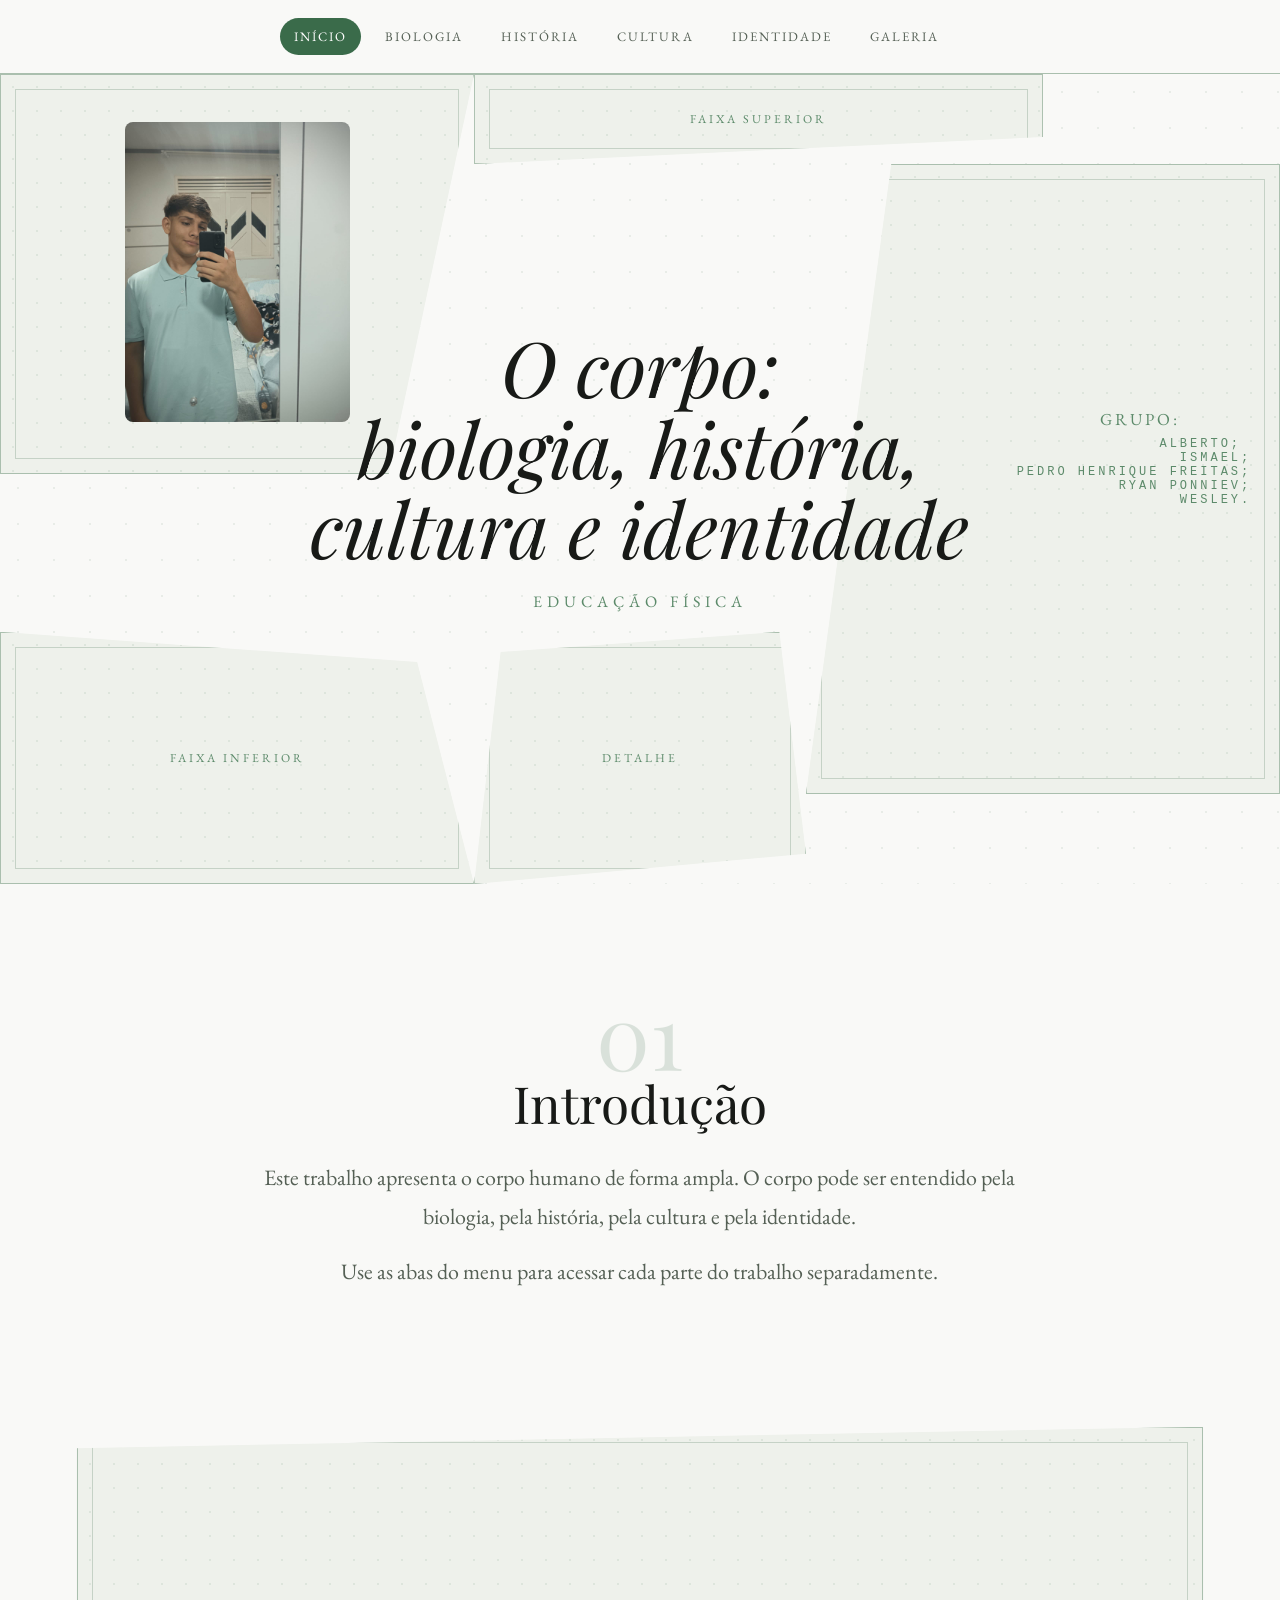
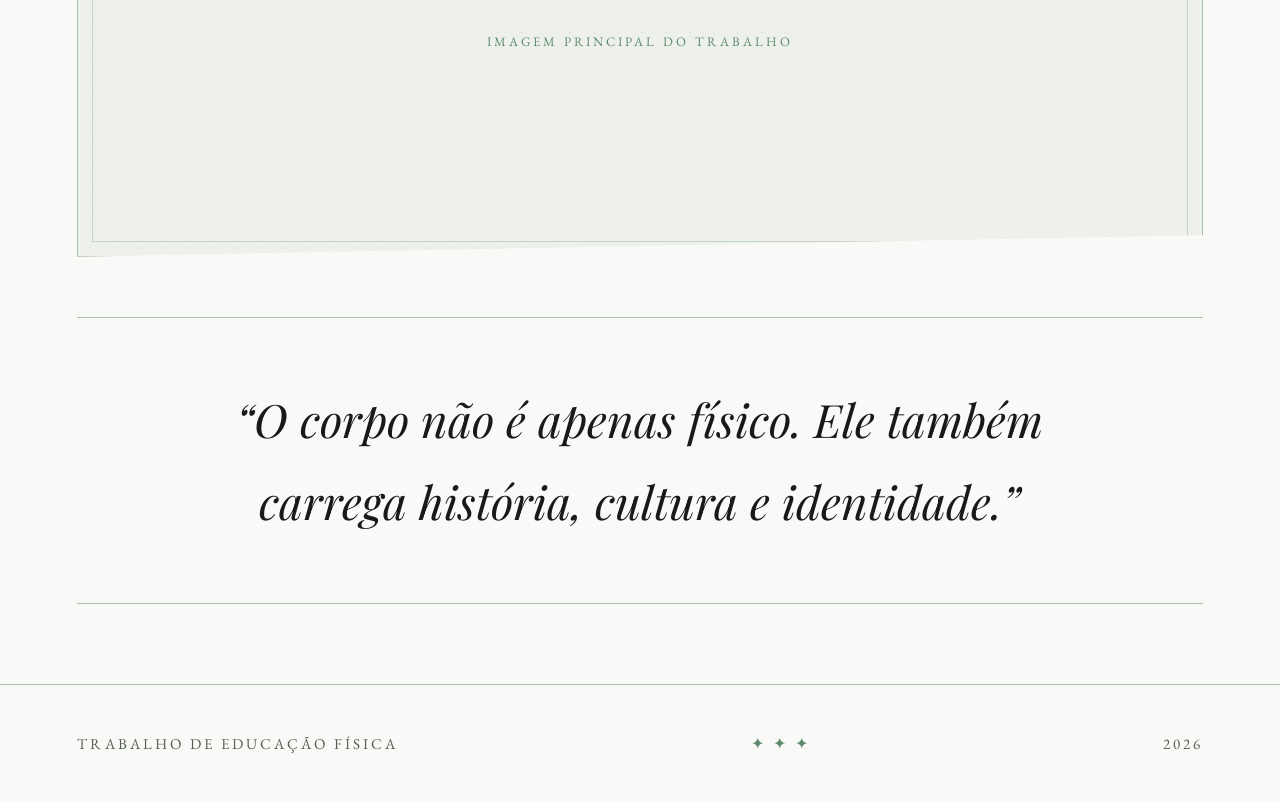
==== commit e98b62da: "-Menu modificado" ====
--- a/index.html
+++ b/index.html
@@ -14,7 +14,6 @@
 </head>
 <body>
   <nav class="menu">
-<a href="../index.html" class="logo">O corpo</a>
 
     <div class="abas">
       <a href="/index.html" class="ativo">Início</a>
--- a/styles.css
+++ b/styles.css
@@ -59,6 +59,8 @@
   align-items: center;
   gap: 10px;
   flex-wrap: wrap;
+  position: relative;
+  left: 18%;
 }
 
 /* Link normal do menu */
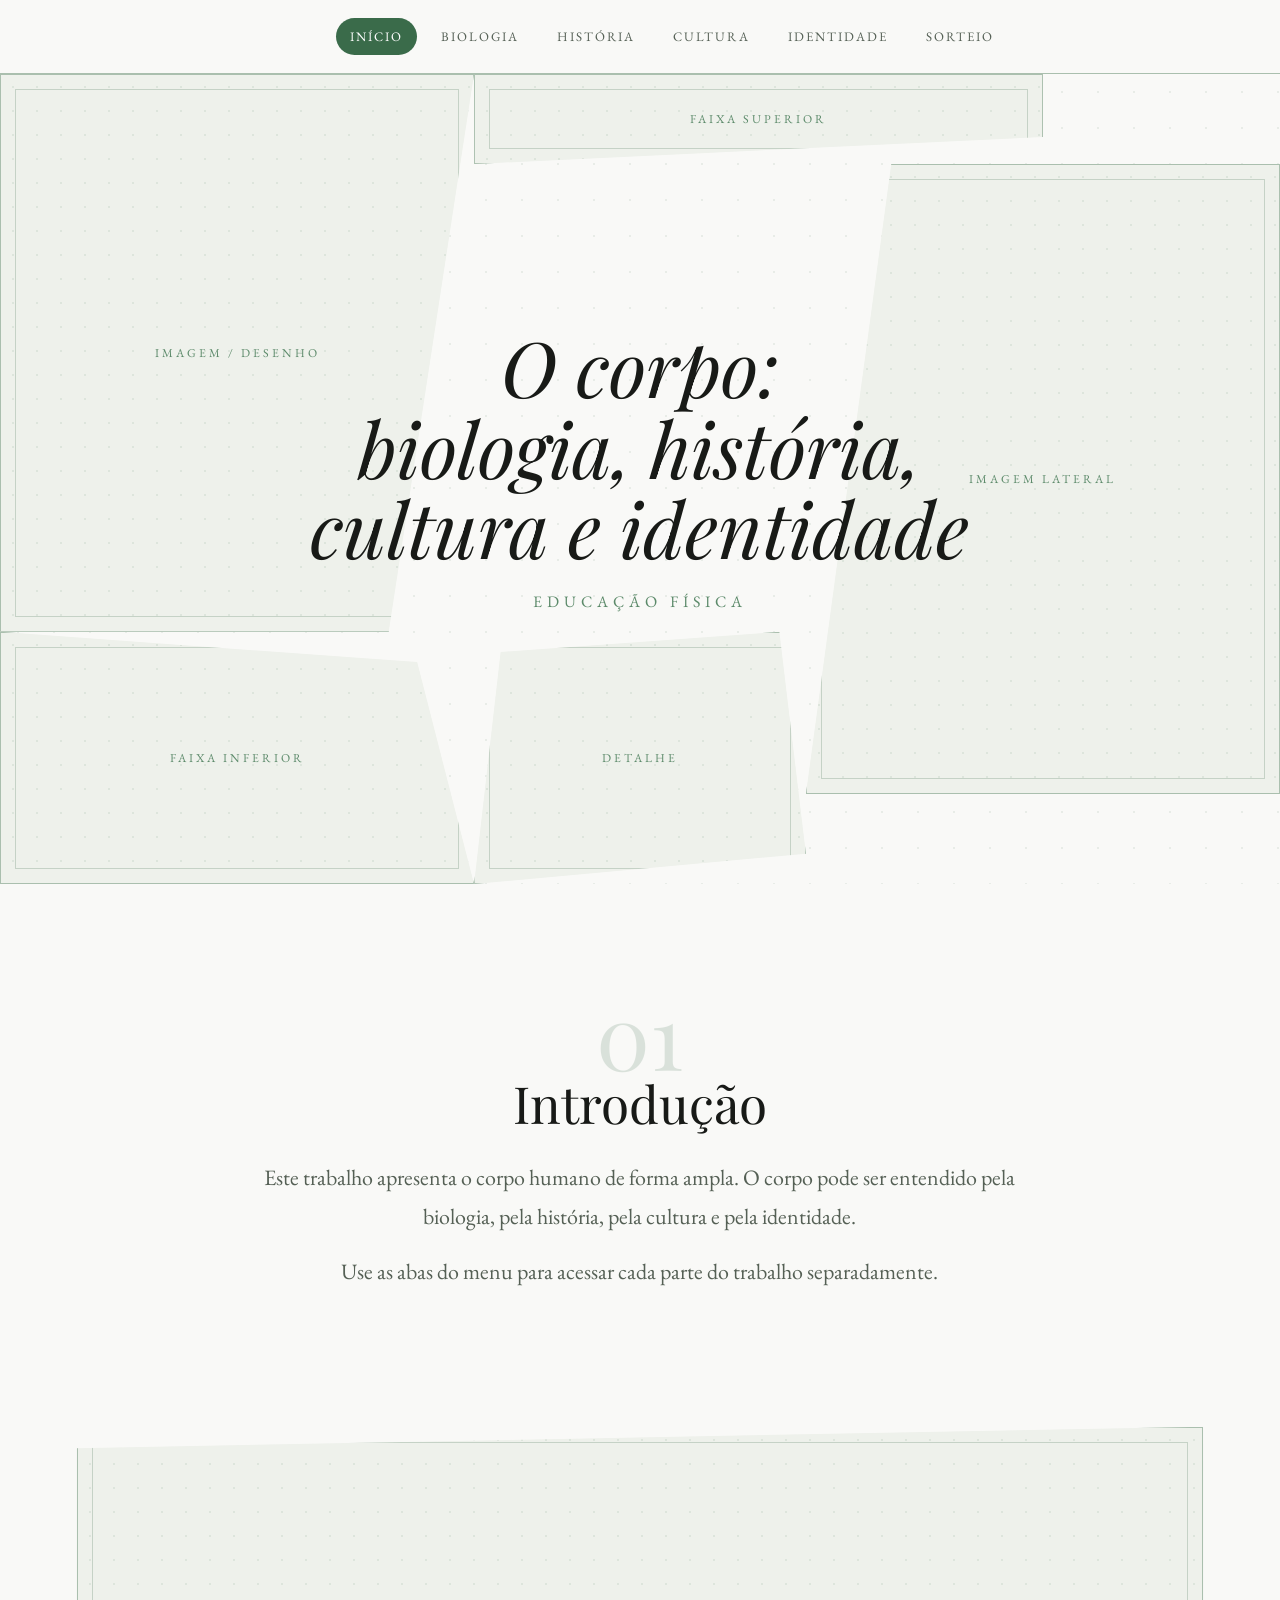
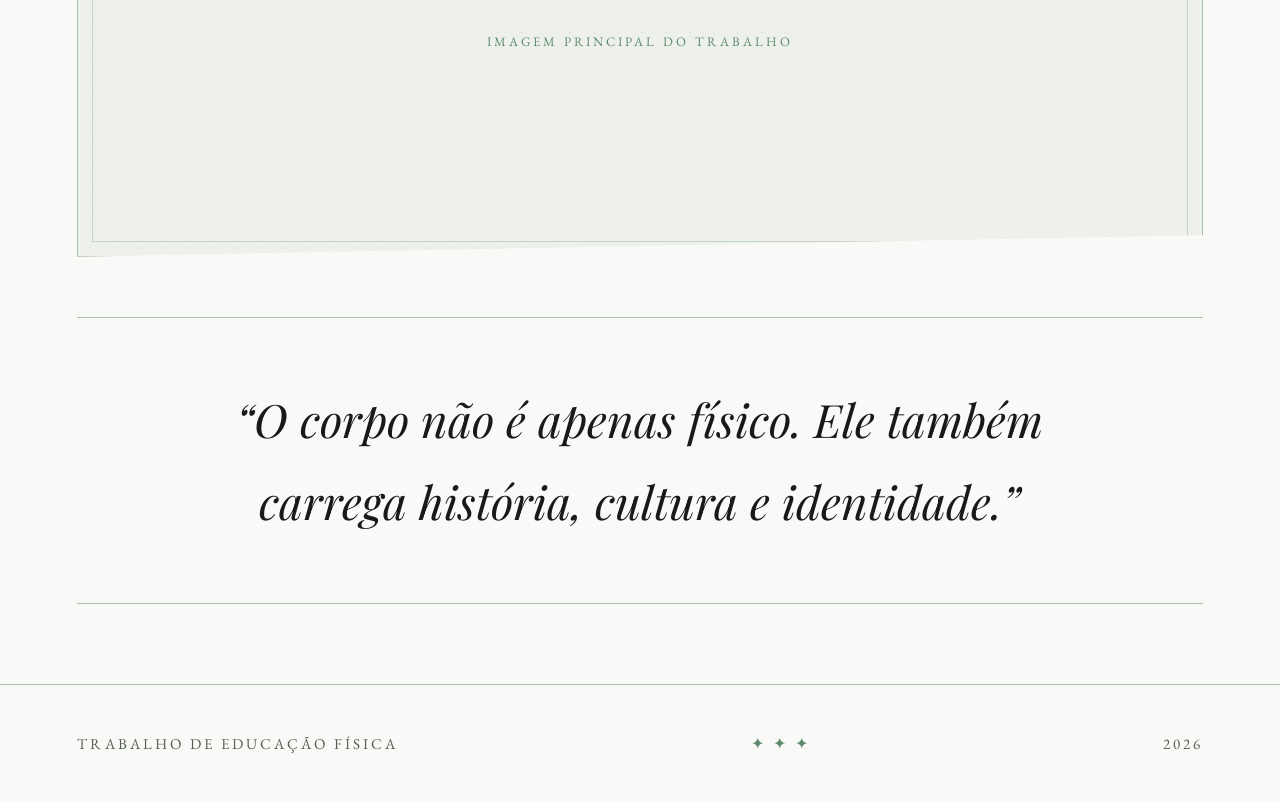
==== commit 01b5c51e: "-Sorteio adicionado" ====
--- a/index.html
+++ b/index.html
@@ -3,102 +3,41 @@
 <head>
   <meta charset="UTF-8">
   <meta name="viewport" content="width=device-width, initial-scale=1.0">
-
   <title>Corpo — Educação Física</title>
-
   <link rel="preconnect" href="https://fonts.googleapis.com">
   <link rel="preconnect" href="https://fonts.gstatic.com" crossorigin>
   <link href="https://fonts.googleapis.com/css2?family=Playfair+Display:ital,wght@0,400;0,700;1,400&family=EB+Garamond:wght@400;500&display=swap" rel="stylesheet">
-
-  <link rel="stylesheet" href="styles.css">
+    <link rel="stylesheet" href="css/base.css">
+    <link rel="stylesheet" href="css/menu.css">
+    <link rel="stylesheet" href="css/hero.css">
+    <link rel="stylesheet" href="css/layout.css">
+    <link rel="stylesheet" href="css/componentes.css">
+    <link rel="stylesheet" href="css/sorteio.css">
+    <link rel="stylesheet" href="css/responsivo.css">
 </head>
 <body>
   <nav class="menu">
-
     <div class="abas">
-      <a href="/index.html" class="ativo">Início</a>
-      <a href="/html/biologia.html">Biologia</a>
-      <a href="/html/historia.html">História</a>
-      <a href="/html/cultura.html">Cultura</a>
-      <a href="/html/identidade.html">Identidade</a>
-      <a href="/html/galeria.html">Galeria</a>
+      <a href="index.html" class="ativo">Início</a>
+      <a href="biologia.html">Biologia</a>
+      <a href="historia.html">História</a>
+      <a href="cultura.html">Cultura</a>
+      <a href="identidade.html">Identidade</a>
+      <a href="galeria.html">Sorteio</a>
     </div>
   </nav>
   <header class="hero">
-
-    <div class="bloco bloco-esquerda">
-      
-      <!--imagem de teste-->
-      <span><img src="/img/Ryan ponniev.jpeg" alt=""></span>
-    </div>
-
-    <div class="bloco bloco-topo">
-      <span>Faixa superior</span>
-    </div>
-
-    <div class="bloco bloco-direita">
-      
-        <span id="grupo">Grupo: </span>
-      <pre>
-        <span>
-          Alberto; 
-          Ismael;
-          Pedro Henrique Freitas;
-          Ryan Ponniev;
-          Wesley.
-        </span>
-      </pre>
-    </div>
-
-    <div class="bloco bloco-baixo-esquerda">
-      <span>Faixa inferior</span>
-    </div>
-
-    <div class="bloco bloco-centro-baixo">
-      <span>Detalhe</span>
-    </div>
-
-    <div class="hero-titulo">
-      <h1>
-        O corpo:<br>
-        biologia, história,<br>
-        cultura e identidade
-      </h1>
-
-      <p>Educação Física</p>
-    </div>
-
+    <div class="bloco bloco-esquerda"><span>Imagem / desenho</span></div>
+    <div class="bloco bloco-topo"><span>Faixa superior</span></div>
+    <div class="bloco bloco-direita"><span>Imagem lateral</span></div>
+    <div class="bloco bloco-baixo-esquerda"><span>Faixa inferior</span></div>
+    <div class="bloco bloco-centro-baixo"><span>Detalhe</span></div>
+    <div class="hero-titulo"><h1>O corpo:<br>biologia, história,<br>cultura e identidade</h1><p>Educação Física</p></div>
   </header>
-
   <main class="container">
-
-    <section class="secao texto centro">
-      <span class="numero">01</span>
-
-      <h2>Introdução</h2>
-
-      <p>
-        Este trabalho apresenta o corpo humano de forma ampla. O corpo pode ser
-        entendido pela biologia, pela história, pela cultura e pela identidade.
-      </p>
-
-      <p>
-        Use as abas do menu para acessar cada parte do trabalho separadamente.
-      </p>
-    </section>
-
-    <section class="imagem-grande">
-      <div class="bloco-imagem">
-        <span>Imagem principal do trabalho</span>
-      </div>
-    </section>
-
-    <section class="frase-destaque">
-      <p>
-        “O corpo não é apenas físico. Ele também carrega história, cultura e identidade.”
-      </p>
-    </section>
-
+    <section class="secao texto centro"><span class="numero">01</span><h2>Introdução</h2><p>Este trabalho apresenta o corpo humano de forma ampla. O corpo pode ser entendido pela biologia, pela história, pela cultura e pela identidade.</p><p>Use as abas do menu para acessar cada parte do trabalho separadamente.</p></section>
+    <section class="imagem-grande"><div class="bloco-imagem"><span>Imagem principal do trabalho</span></div></section>
+    <section class="frase-destaque"><p>“O corpo não é apenas físico. Ele também carrega história, cultura e identidade.”</p></section>
   </main>
 
   <footer class="rodape">
@@ -106,6 +45,5 @@
     <span>✦ ✦ ✦</span>
     <p>2026</p>
   </footer>
-
 </body>
 </html>
--- a/css/base.css
+++ b/css/base.css
@@ -0,0 +1,40 @@
+/* BASE.CSS */
+:root{
+    --fundo:#f9f9f7;
+    --fundo-2:#f1f3ef;
+    --fundo-3:#e8ede5;
+    --texto:#181a17;
+    --texto-suave:#556055;
+    --verde:#3a6b4a;
+    --verde-claro:#5c8a6a;
+    --caixa:#eef1eb;
+    --borda:#aabfae;
+    --linha:rgba(24,26,23,.12);
+    --sombra:rgba(40,80,50,.14)
+}
+*{
+    box-sizing:border-box;
+    margin:0;
+    padding:0
+}
+body{
+    background:var(--fundo);
+    color:var(--texto);
+    font-family:'EB Garamond',serif;overflow-x:hidden
+}
+h2{
+    font-family:'Playfair Display',serif;
+    font-size:clamp(34px,4vw,52px);
+    font-weight:400;
+    line-height:1.15;
+    margin-bottom:25px
+}
+h2 em{
+    color:var(--verde)
+}
+p{
+    color:var(--texto-suave);
+    font-size:22px;
+    line-height:1.8;
+    margin-bottom:15px
+}
--- a/css/menu.css
+++ b/css/menu.css
@@ -0,0 +1,54 @@
+/* MENU.CSS */
+.menu{
+    width: 100%;
+    padding: 18px 6%;
+    background: rgba(249,249,247,.92);
+    border-bottom: 1px solid var(--borda);
+    display: flex;
+    align-items: center;
+    justify-content: space-between;
+    gap: 30px;
+    position: sticky;
+    top: 0;
+    z-index: 10;
+}
+
+.logo{
+    font-family: 'Playfair Display',serif;
+    font-size: 26px;
+    color: var(--verde);
+    text-decoration: none;
+    white-space: nowrap;
+}
+
+.abas{
+    display: flex;
+    align-items: center;
+    gap: 10px;
+    flex-wrap: wrap;
+    position: relative;
+    left: 23%;
+}
+
+.abas a{
+    color: var(--texto-suave);
+    text-decoration: none;
+    text-transform: uppercase;
+    letter-spacing: 2px;
+    font-size: 13px;
+    padding: 10px 14px;
+    border-radius: 999px;
+}
+
+.abas a:hover{
+    background: var(--fundo-3);
+    color: var(--verde);
+
+    transform: translateY(-2px);
+    transition: 0.2s;
+}
+
+.abas a.ativo{
+    background: var(--verde);
+    color: white;
+}
--- a/css/hero.css
+++ b/css/hero.css
@@ -0,0 +1,2 @@
+/* HERO.CSS */
+.hero{min-height:90vh;position:relative;display:grid;grid-template-columns:1fr 1fr 1.4fr 1fr 1fr;grid-template-rows:90px 1fr auto 1fr 90px;background:var(--fundo);overflow:hidden}.hero::before{content:"";position:absolute;inset:0;background-image:radial-gradient(var(--borda) 1px,transparent 1px);background-size:36px 36px;opacity:.22}.hero-titulo{grid-column:2/5;grid-row:3/4;z-index:2;text-align:center;align-self:center;justify-self:center}.hero-titulo h1{font-family:'Playfair Display',serif;font-size:clamp(48px,6vw,92px);font-style:italic;font-weight:400;line-height:1.05}.hero-titulo p{margin-top:20px;color:var(--verde-claro);text-transform:uppercase;letter-spacing:5px;font-size:16px}.hero-menor{min-height:45vh;background:var(--fundo-3);display:flex;align-items:center;justify-content:center;text-align:center;padding:70px 20px;position:relative;overflow:hidden}.hero-menor::before{content:"";position:absolute;inset:0;background-image:radial-gradient(var(--borda) 1px,transparent 1px);background-size:34px 34px;opacity:.25}.hero-menor div{position:relative;z-index:1}.hero-menor h1{font-family:'Playfair Display',serif;font-size:clamp(42px,6vw,76px);font-style:italic;font-weight:400;color:var(--verde)}.hero-menor p{margin-top:15px;letter-spacing:4px;text-transform:uppercase}.bloco{position:relative;z-index:1;background:var(--caixa);border:1px solid var(--borda);box-shadow:0 14px 35px var(--sombra);display:flex;align-items:center;justify-content:center;color:var(--verde-claro);text-transform:uppercase;letter-spacing:3px;font-size:12px;overflow:hidden}.bloco::before{content:"";position:absolute;inset:0;background-image:radial-gradient(var(--borda) 1px,transparent 1px);background-size:24px 24px;opacity:.25}.bloco::after{content:"";position:absolute;inset:14px;border:1px solid var(--borda);opacity:.6}.bloco span{position:relative;z-index:1}.bloco-esquerda{grid-column:1/3;grid-row:1/4;clip-path:polygon(0 0,100% 0,82% 100%,0 100%)}.bloco-topo{grid-column:3/5;grid-row:1/2;clip-path:polygon(0 0,100% 0,100% 70%,0 100%)}.bloco-direita{grid-column:4/6;grid-row:2/5;clip-path:polygon(18% 0,100% 0,100% 100%,0 100%)}.bloco-baixo-esquerda{grid-column:1/3;grid-row:4/6;clip-path:polygon(0 0,88% 12%,100% 100%,0 100%)}.bloco-centro-baixo{grid-column:3/4;grid-row:4/6;clip-path:polygon(8% 8%,92% 0,100% 88%,0 100%)}
--- a/css/layout.css
+++ b/css/layout.css
@@ -0,0 +1,2 @@
+/* LAYOUT.CSS */
+.container{width:88%;max-width:1180px;margin:0 auto}.secao{position:relative;padding:90px 0}.texto{max-width:760px}.centro{text-align:center;margin-left:auto;margin-right:auto}.numero{display:block;font-family:'Playfair Display',serif;font-size:90px;color:var(--verde);opacity:.16;margin-bottom:-20px}.duas-colunas{display:grid;grid-template-columns:1fr 1fr;gap:70px;align-items:center;padding:90px 0}.fundo-alternado{background:var(--fundo-2);margin:40px calc(50% - 50vw);padding:20px calc(50vw - 50%)}.rodape{border-top:1px solid var(--borda);margin:80px auto 0;padding:45px 6%;display:flex;align-items:center;justify-content:space-between;color:var(--verde-claro);text-transform:uppercase;letter-spacing:3px}.rodape p{font-size:15px;margin:0}
--- a/css/componentes.css
+++ b/css/componentes.css
@@ -0,0 +1,2 @@
+/* COMPONENTES.CSS */
+.bloco-imagem{min-height:300px;position:relative;background:var(--caixa);border:1px solid var(--borda);box-shadow:0 14px 35px var(--sombra);display:flex;align-items:center;justify-content:center;color:var(--verde-claro);text-transform:uppercase;letter-spacing:3px;font-size:13px;overflow:hidden}.bloco-imagem::before{content:"";position:absolute;inset:0;background-image:radial-gradient(var(--borda) 1px,transparent 1px);background-size:24px 24px;opacity:.25}.bloco-imagem::after{content:"";position:absolute;inset:14px;border:1px solid var(--borda);opacity:.6}.bloco-imagem span{position:relative;z-index:1}.imagem-grande{margin:30px 0}.imagem-grande .bloco-imagem{height:430px;clip-path:polygon(0 5%,100% 0,100% 95%,0 100%)}.imagem-alta{min-height:460px}.texto-com-barra{border-left:3px solid var(--verde);padding-left:22px}.frase-destaque{margin:60px 0;padding:60px 40px;border-top:1px solid var(--borda);border-bottom:1px solid var(--borda);text-align:center}.frase-destaque p{max-width:850px;margin:0 auto;font-family:'Playfair Display',serif;font-size:clamp(30px,4vw,46px);font-style:italic;color:var(--texto)}.topicos ul{list-style:none}.topicos li{border-top:1px solid var(--linha);padding:18px 0;color:var(--texto-suave);font-size:22px}.topicos li::before{content:"✦";color:var(--verde);margin-right:12px}.topicos li:last-child{border-bottom:1px solid var(--linha)}.lista-exercicios strong{color:var(--verde);font-family:'Playfair Display',serif}
--- a/css/sorteio.css
+++ b/css/sorteio.css
@@ -0,0 +1,2 @@
+/* SORTEIO.CSS */
+.sorteio-area{display:grid;grid-template-columns:1fr 1fr;gap:35px;margin:30px 0 70px}.sorteio-card{min-height:300px;position:relative;background:var(--caixa);border:1px solid var(--borda);box-shadow:0 14px 35px var(--sombra);display:flex;flex-direction:column;align-items:center;justify-content:center;text-align:center;overflow:hidden}.sorteio-card::before{content:"";position:absolute;inset:0;background-image:radial-gradient(var(--borda) 1px,transparent 1px);background-size:24px 24px;opacity:.25}.sorteio-card::after{content:"";position:absolute;inset:16px;border:1px solid var(--borda);opacity:.6}.sorteio-label{position:relative;z-index:1;color:var(--verde-claro);text-transform:uppercase;letter-spacing:4px;font-size:15px;margin-bottom:10px}.sorteio-card strong{position:relative;z-index:1;font-family:'Playfair Display',serif;font-size:clamp(80px,12vw,150px);font-weight:400;color:var(--verde);line-height:1}.sorteio-card span{position:relative;z-index:1;color:var(--texto-suave);font-size:20px;margin-top:15px}.resultado-final{max-width:850px;margin:0 auto 70px;padding:55px 40px;background:var(--fundo-2);border-top:1px solid var(--borda);border-bottom:1px solid var(--borda);text-align:center}#resultado-texto{font-family:'Playfair Display',serif;font-size:clamp(28px,4vw,44px);font-style:italic;color:var(--texto)}.botao-sortear{margin-top:25px;padding:16px 32px;background:var(--verde);color:white;border:none;border-radius:999px;font-family:'EB Garamond',serif;font-size:22px;cursor:pointer;box-shadow:0 10px 24px var(--sombra);transition:.2s}.botao-sortear:hover{background:var(--verde-claro);transform:translateY(-3px)}
--- a/css/responsivo.css
+++ b/css/responsivo.css
@@ -0,0 +1,2 @@
+/* RESPONSIVO.CSS */
+@media(max-width:900px){.menu{flex-direction:column;align-items:center}.abas{justify-content:center}.hero{min-height:80vh;display:flex;align-items:center;justify-content:center;padding:50px 20px}.hero .bloco{display:none}.hero-titulo h1{font-size:48px}.duas-colunas{grid-template-columns:1fr;gap:35px}.sorteio-area{grid-template-columns:1fr}.rodape{flex-direction:column;gap:15px;text-align:center}}
